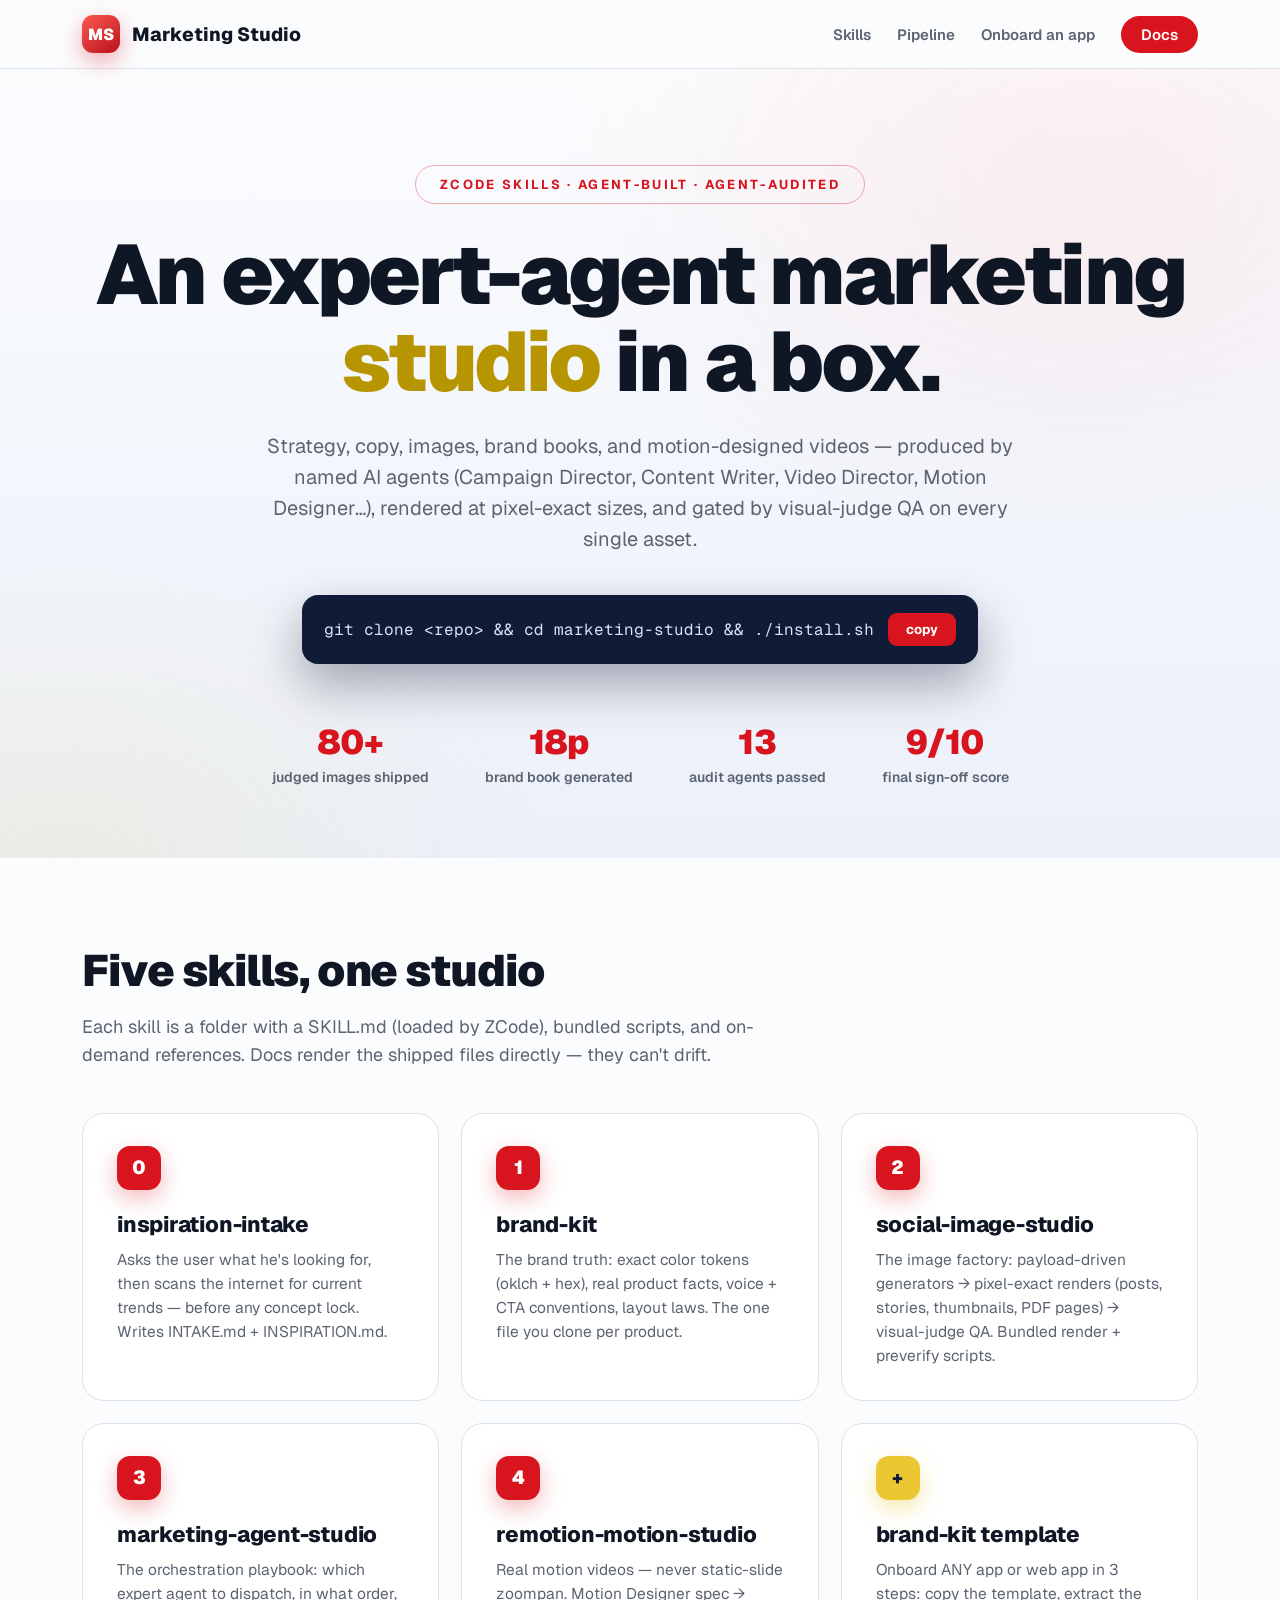
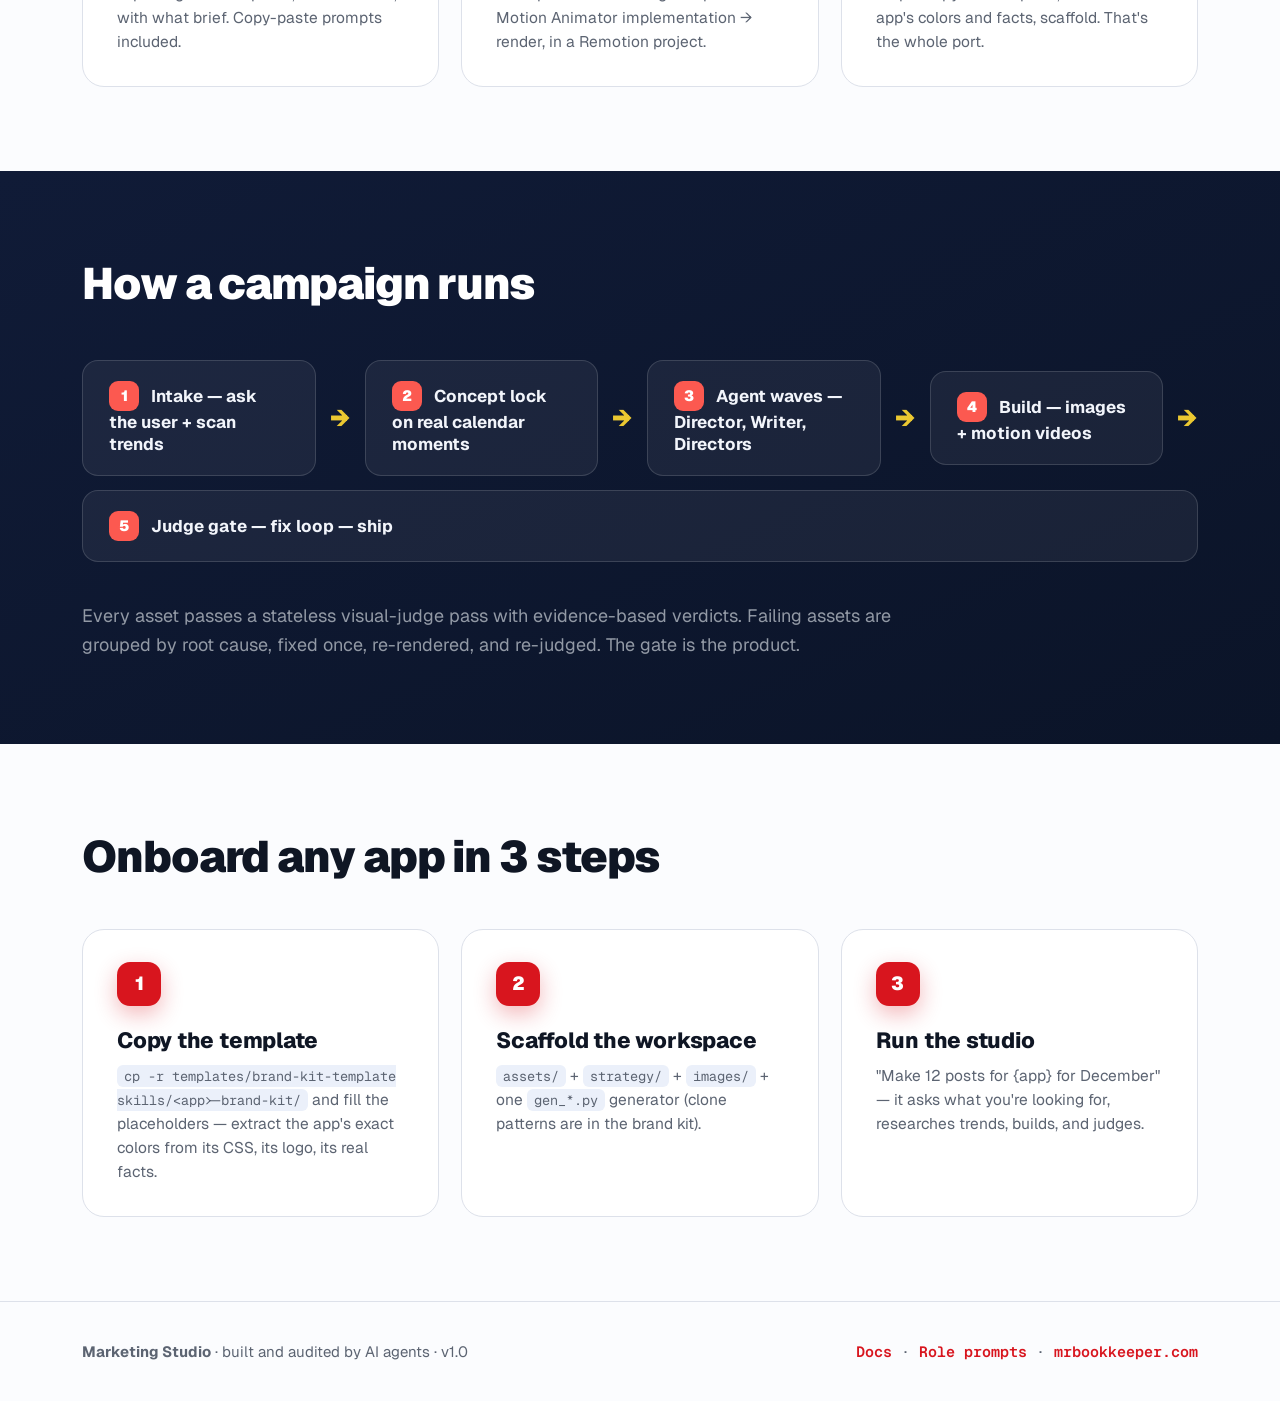
==== docs-site/index.html @ 8e2c0fb2 "Marketing Studio v1.0 — 5 ZCode skills (inspiration-intake, brand-kit, social-image-studio, marketin" ====
<!doctype html>
<html lang="en">
<head>
<meta charset="utf-8" />
<meta name="viewport" content="width=device-width, initial-scale=1" />
<title>Marketing Studio — an expert-agent studio in a box</title>
<meta name="description" content="Strategy, copy, images, brand books, and motion-designed videos — produced by named AI agents and gated by visual-judge QA. Packaged as 5 ZCode skills." />
<link rel="preconnect" href="https://fonts.googleapis.com" />
<link href="https://fonts.googleapis.com/css2?family=Geist:wght@400;500;600;700;800;900&family=Geist+Mono:wght@400;500&display=swap" rel="stylesheet" />
<link rel="stylesheet" href="styles.css" />
</head>
<body>
<header class="nav">
  <div class="wrap nav-inner">
    <div class="brand"><span class="mark">MS</span> Marketing Studio</div>
    <nav><a href="#skills">Skills</a><a href="#pipeline">Pipeline</a><a href="#onboard">Onboard an app</a><a class="btn" href="docs.html?doc=about">Docs</a></nav>
  </div>
</header>

<section class="hero">
  <div class="wrap">
    <div class="pill">ZCode skills · agent-built · agent-audited</div>
    <h1>An expert-agent marketing<br/><span class="gold">studio</span> in a box.</h1>
    <p class="sub">Strategy, copy, images, brand books, and motion-designed videos — produced by named AI agents
    (Campaign Director, Content Writer, Video Director, Motion Designer…), rendered at pixel-exact sizes,
    and gated by visual-judge QA on every single asset.</p>
    <div class="install"><code>git clone &lt;repo&gt; && cd marketing-studio && ./install.sh</code><button class="copy" onclick="copyInstall(this)">copy</button></div>
    <div class="stats">
      <div><b>80+</b><span>judged images shipped</span></div>
      <div><b>18p</b><span>brand book generated</span></div>
      <div><b>13</b><span>audit agents passed</span></div>
      <div><b>9/10</b><span>final sign-off score</span></div>
    </div>
  </div>
</section>

<section id="skills" class="wrap section">
  <h2>Five skills, one studio</h2>
  <p class="lead">Each skill is a folder with a SKILL.md (loaded by ZCode), bundled scripts, and on-demand references. Docs render the shipped files directly — they can't drift.</p>
  <div class="grid">
    <a class="card" href="docs.html?doc=inspiration-intake"><div class="num">0</div><h3>inspiration-intake</h3><p>Asks the user what he's looking for, then scans the internet for current trends — before any concept lock. Writes INTAKE.md + INSPIRATION.md.</p></a>
    <a class="card" href="docs.html?doc=mbk-brand-kit"><div class="num">1</div><h3>brand-kit</h3><p>The brand truth: exact color tokens (oklch + hex), real product facts, voice + CTA conventions, layout laws. The one file you clone per product.</p></a>
    <a class="card" href="docs.html?doc=social-image-studio"><div class="num">2</div><h3>social-image-studio</h3><p>The image factory: payload-driven generators → pixel-exact renders (posts, stories, thumbnails, PDF pages) → visual-judge QA. Bundled render + preverify scripts.</p></a>
    <a class="card" href="docs.html?doc=marketing-agent-studio"><div class="num">3</div><h3>marketing-agent-studio</h3><p>The orchestration playbook: which expert agent to dispatch, in what order, with what brief. Copy-paste prompts included.</p></a>
    <a class="card" href="docs.html?doc=remotion-motion-studio"><div class="num">4</div><h3>remotion-motion-studio</h3><p>Real motion videos — never static-slide zoompan. Motion Designer spec → Motion Animator implementation → render, in a Remotion project.</p></a>
    <a class="card alt" href="docs.html?doc=brand-kit-template"><div class="num">+</div><h3>brand-kit template</h3><p>Onboard ANY app or web app in 3 steps: copy the template, extract the app's colors and facts, scaffold. That's the whole port.</p></a>
  </div>
</section>

<section id="pipeline" class="deep section">
  <div class="wrap">
    <h2>How a campaign runs</h2>
    <div class="flow">
      <div class="step"><span>1</span>Intake — ask the user + scan trends</div>
      <div class="arrow">→</div>
      <div class="step"><span>2</span>Concept lock on real calendar moments</div>
      <div class="arrow">→</div>
      <div class="step"><span>3</span>Agent waves — Director, Writer, Directors</div>
      <div class="arrow">→</div>
      <div class="step"><span>4</span>Build — images + motion videos</div>
      <div class="arrow">→</div>
      <div class="step"><span>5</span>Judge gate — fix loop — ship</div>
    </div>
    <p class="deepnote">Every asset passes a stateless visual-judge pass with evidence-based verdicts. Failing assets are grouped by root cause, fixed once, re-rendered, and re-judged. The gate is the product.</p>
  </div>
</section>

<section id="onboard" class="wrap section">
  <h2>Onboard any app in 3 steps</h2>
  <div class="grid three">
    <div class="card"><div class="num">1</div><h3>Copy the template</h3><p><code>cp -r templates/brand-kit-template skills/&lt;app&gt;-brand-kit/</code> and fill the placeholders — extract the app's exact colors from its CSS, its logo, its real facts.</p></div>
    <div class="card"><div class="num">2</div><h3>Scaffold the workspace</h3><p><code>assets/</code> + <code>strategy/</code> + <code>images/</code> + one <code>gen_*.py</code> generator (clone patterns are in the brand kit).</p></div>
    <div class="card"><div class="num">3</div><h3>Run the studio</h3><p>"Make 12 posts for {app} for December" — it asks what you're looking for, researches trends, builds, and judges.</p></div>
  </div>
</section>

<footer class="footer"><div class="wrap">
  <div><b>Marketing Studio</b> · built and audited by AI agents · v1.0</div>
  <div class="mono"><a href="docs.html?doc=about">Docs</a> · <a href="docs.html?doc=role-prompts">Role prompts</a> · <a href="https://mrbookkeeper.com">mrbookkeeper.com</a></div>
</div></footer>

<script src="app.js"></script>
</body>
</html>
---- docs-site/styles.css ----
:root {
  --red: #d8151e; --redb: #fc5950; --gold: #ebc831; --deep: #101b37; --deep2: #182544;
  --bg: #fbfcfe; --sec: #ebf0fa; --ink: #0f1624; --mut: #5c6472; --brd: #dde1ea;
  --grn: #008f56; --fg: #f2f5fb; --mutd: #9299a5;
}
* { margin: 0; padding: 0; box-sizing: border-box; }
html { scroll-behavior: smooth; }
body { font-family: "Geist", -apple-system, BlinkMacSystemFont, sans-serif; background: var(--bg); color: var(--ink); -webkit-font-smoothing: antialiased; }
.wrap { max-width: 1180px; margin: 0 auto; padding: 0 32px; }
.mono, code, .install code { font-family: "Geist Mono", ui-monospace, "SF Mono", Menlo, monospace; }

/* nav */
.nav { position: sticky; top: 0; z-index: 10; background: oklch(0.99 0.003 265 / 0.9); backdrop-filter: blur(10px); border-bottom: 1px solid var(--brd); }
.nav-inner { display: flex; align-items: center; justify-content: space-between; height: 68px; }
.brand { display: flex; align-items: center; gap: 12px; font-weight: 800; font-size: 19px; }
.mark { width: 38px; height: 38px; border-radius: 11px; background: linear-gradient(145deg, var(--redb), #b9121c); color: #fff; display: inline-flex; align-items: center; justify-content: center; font-weight: 900; font-size: 16px; box-shadow: 0 8px 22px oklch(0.56 0.22 27 / 0.35); }
nav { display: flex; gap: 26px; align-items: center; }
nav a { color: var(--mut); text-decoration: none; font-weight: 600; font-size: 15px; }
nav a:hover { color: var(--ink); }
nav a.btn { background: var(--red); color: #fff; padding: 9px 20px; border-radius: 999px; }

/* hero */
.hero { background:
  radial-gradient(900px 600px at 85% 15%, oklch(0.68 0.2 27 / 0.08), transparent 60%),
  radial-gradient(800px 520px at 5% 100%, oklch(0.84 0.16 95 / 0.10), transparent 60%),
  linear-gradient(180deg, var(--bg), var(--sec));
  padding: 96px 0 72px; text-align: center; }
.pill { display: inline-flex; padding: 10px 24px; border-radius: 999px; border: 1.5px solid oklch(0.56 0.22 27 / 0.35); color: var(--red); font-weight: 700; letter-spacing: 0.18em; text-transform: uppercase; font-size: 13px; }
h1 { font-size: clamp(44px, 7vw, 84px); font-weight: 900; letter-spacing: -0.03em; line-height: 1.03; margin-top: 28px; }
.gold { color: oklch(0.68 0.16 95); }
.sub { margin: 26px auto 0; max-width: 760px; font-size: 20px; line-height: 1.55; color: var(--mut); }
.install { margin: 40px auto 0; display: inline-flex; align-items: center; gap: 14px; background: var(--deep); border-radius: 16px; padding: 18px 22px; box-shadow: 0 20px 50px oklch(0.16 0.05 265 / 0.35); }
.install code { color: #d8e2f5; font-size: 16px; }
.copy { background: var(--red); border: none; color: #fff; font-weight: 700; padding: 8px 18px; border-radius: 9px; cursor: pointer; font-family: inherit; }
.copy:hover { background: var(--redb); }
.stats { margin-top: 56px; display: flex; justify-content: center; gap: 56px; flex-wrap: wrap; }
.stats div { display: flex; flex-direction: column; gap: 4px; }
.stats b { font-size: 34px; font-weight: 900; letter-spacing: -0.02em; color: var(--red); }
.stats span { font-size: 14px; color: var(--mut); font-weight: 600; }

/* sections */
.section { padding: 84px 32px; }
h2 { font-size: clamp(30px, 4vw, 44px); font-weight: 900; letter-spacing: -0.025em; }
.lead { margin-top: 14px; font-size: 18px; color: var(--mut); max-width: 720px; line-height: 1.55; }
.grid { display: grid; grid-template-columns: repeat(auto-fit, minmax(300px, 1fr)); gap: 22px; margin-top: 44px; }
.card { background: #fff; border: 1px solid var(--brd); border-radius: 22px; padding: 32px 34px; text-decoration: none; color: inherit; display: block; transition: translateY 0.15s, box-shadow 0.15s; }
.card:hover { transform: translateY(-3px); box-shadow: 0 22px 50px oklch(0.2 0.03 265 / 0.10); }
.card .num { width: 44px; height: 44px; border-radius: 13px; background: var(--red); color: #fff; font-weight: 900; font-size: 19px; display: flex; align-items: center; justify-content: center; box-shadow: 0 8px 22px oklch(0.56 0.22 27 / 0.3); }
.card.alt .num { background: var(--gold); color: var(--deep); box-shadow: 0 8px 22px oklch(0.84 0.16 95 / 0.4); }
.card h3 { margin-top: 20px; font-size: 22px; font-weight: 800; letter-spacing: -0.01em; }
.card p { margin-top: 10px; font-size: 15.5px; line-height: 1.55; color: var(--mut); }
.card code { font-size: 13.5px; background: var(--sec); padding: 2px 7px; border-radius: 6px; }
.grid.three { grid-template-columns: repeat(auto-fit, minmax(280px, 1fr)); }

/* pipeline deep band */
.deep { background: linear-gradient(155deg, var(--deep), #0b1428); color: var(--fg); }
.deep h2 { color: #fff; }
.flow { margin-top: 48px; display: flex; flex-wrap: wrap; gap: 14px; align-items: center; }
.step { background: oklch(1 0 0 / 0.06); border: 1px solid oklch(1 0 0 / 0.14); border-radius: 16px; padding: 20px 26px; font-weight: 700; font-size: 17px; flex: 1; min-width: 200px; }
.step span { display: inline-flex; width: 30px; height: 30px; border-radius: 9px; background: var(--redb); color: #fff; align-items: center; justify-content: center; font-weight: 900; margin-right: 12px; font-size: 15px; }
.arrow { color: var(--gold); font-size: 26px; font-weight: 900; }
.deepnote { margin-top: 40px; font-size: 18px; line-height: 1.6; color: var(--mutd); max-width: 860px; }

/* footer */
.footer { border-top: 1px solid var(--brd); padding: 40px 0; color: var(--mut); font-size: 15px; }
.footer .wrap { display: flex; justify-content: space-between; flex-wrap: wrap; gap: 16px; }
.footer a { color: var(--red); text-decoration: none; font-weight: 600; }

/* docs viewer */
.docs-body { background: var(--bg); }
.docs-layout { display: grid; grid-template-columns: 280px 1fr; gap: 48px; padding-top: 48px; padding-bottom: 90px; }
.sidebar { display: flex; flex-direction: column; gap: 4px; position: sticky; top: 92px; align-self: start; }
.sidebar a { padding: 11px 16px; border-radius: 11px; color: var(--mut); text-decoration: none; font-weight: 600; font-size: 15px; }
.sidebar a:hover { background: var(--sec); color: var(--ink); }
.sidebar a.active { background: var(--red); color: #fff; }
.doc { min-height: 60vh; max-width: 860px; }
.doc h1 { font-size: 44px; margin: 8px 0 20px; }
.doc h2 { font-size: 30px; margin: 44px 0 14px; }
.doc h3 { font-size: 22px; margin: 30px 0 10px; }
.doc p, .doc li { font-size: 16.5px; line-height: 1.65; color: var(--ink); }
.doc p, .doc ul, .doc ol, .doc pre, .doc table { margin: 16px 0; }
.doc ul, .doc ol { padding-left: 26px; }
.doc a { color: var(--red); }
.doc code { background: var(--sec); border: 1px solid var(--brd); padding: 2px 7px; border-radius: 6px; font-size: 14px; }
.doc pre { background: var(--deep); color: #d8e2f5; border-radius: 16px; padding: 22px 26px; overflow-x: auto; }
.doc pre code { background: none; border: none; color: inherit; font-size: 14.5px; line-height: 1.6; }
.doc table { border-collapse: collapse; width: 100%; font-size: 15px; }
.doc th, .doc td { border: 1px solid var(--brd); padding: 10px 14px; text-align: left; }
.doc th { background: var(--sec); font-weight: 800; }
.doc blockquote { border-left: 4px solid var(--red); padding: 6px 20px; color: var(--mut); background: var(--sec); border-radius: 0 12px 12px 0; }
.loading { color: var(--mut); }

@media (max-width: 900px) {
  .docs-layout { grid-template-columns: 1fr; }
  .sidebar { position: static; flex-direction: row; flex-wrap: wrap; }
  nav { gap: 14px; }
}
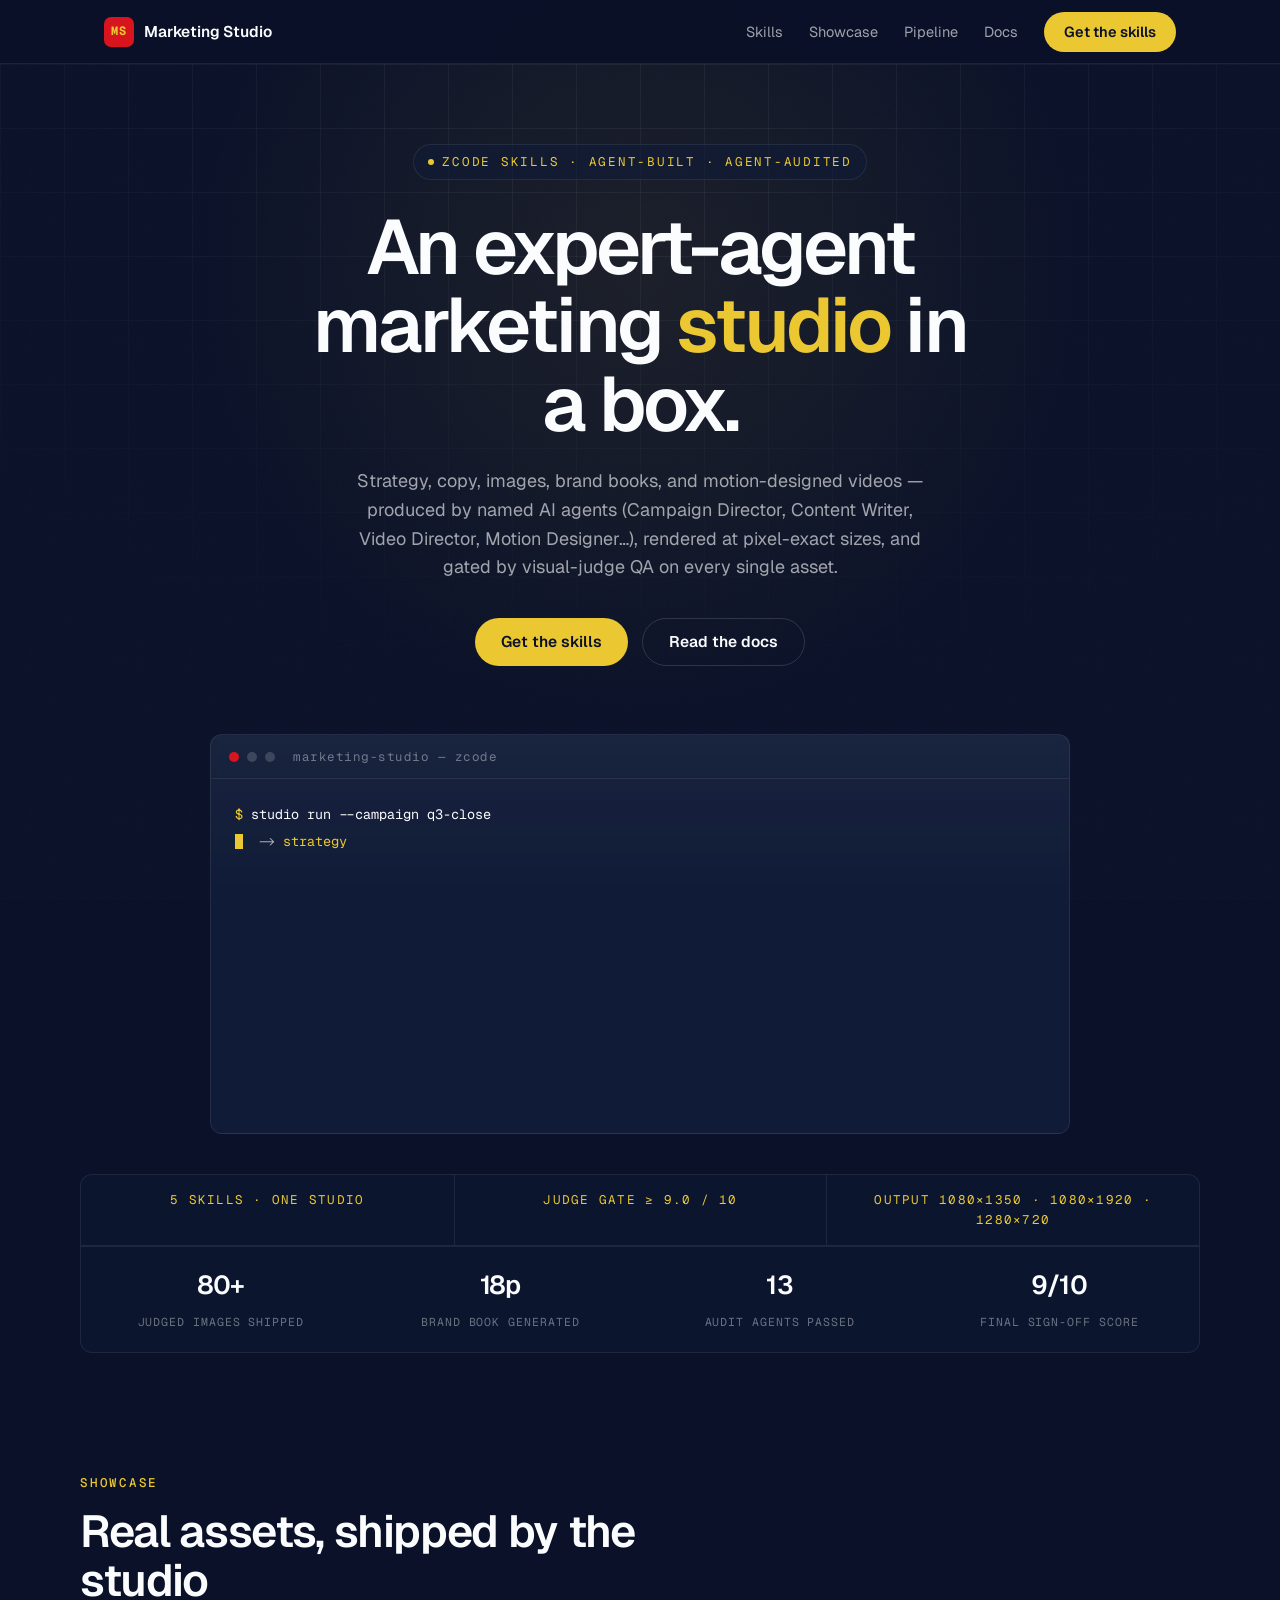
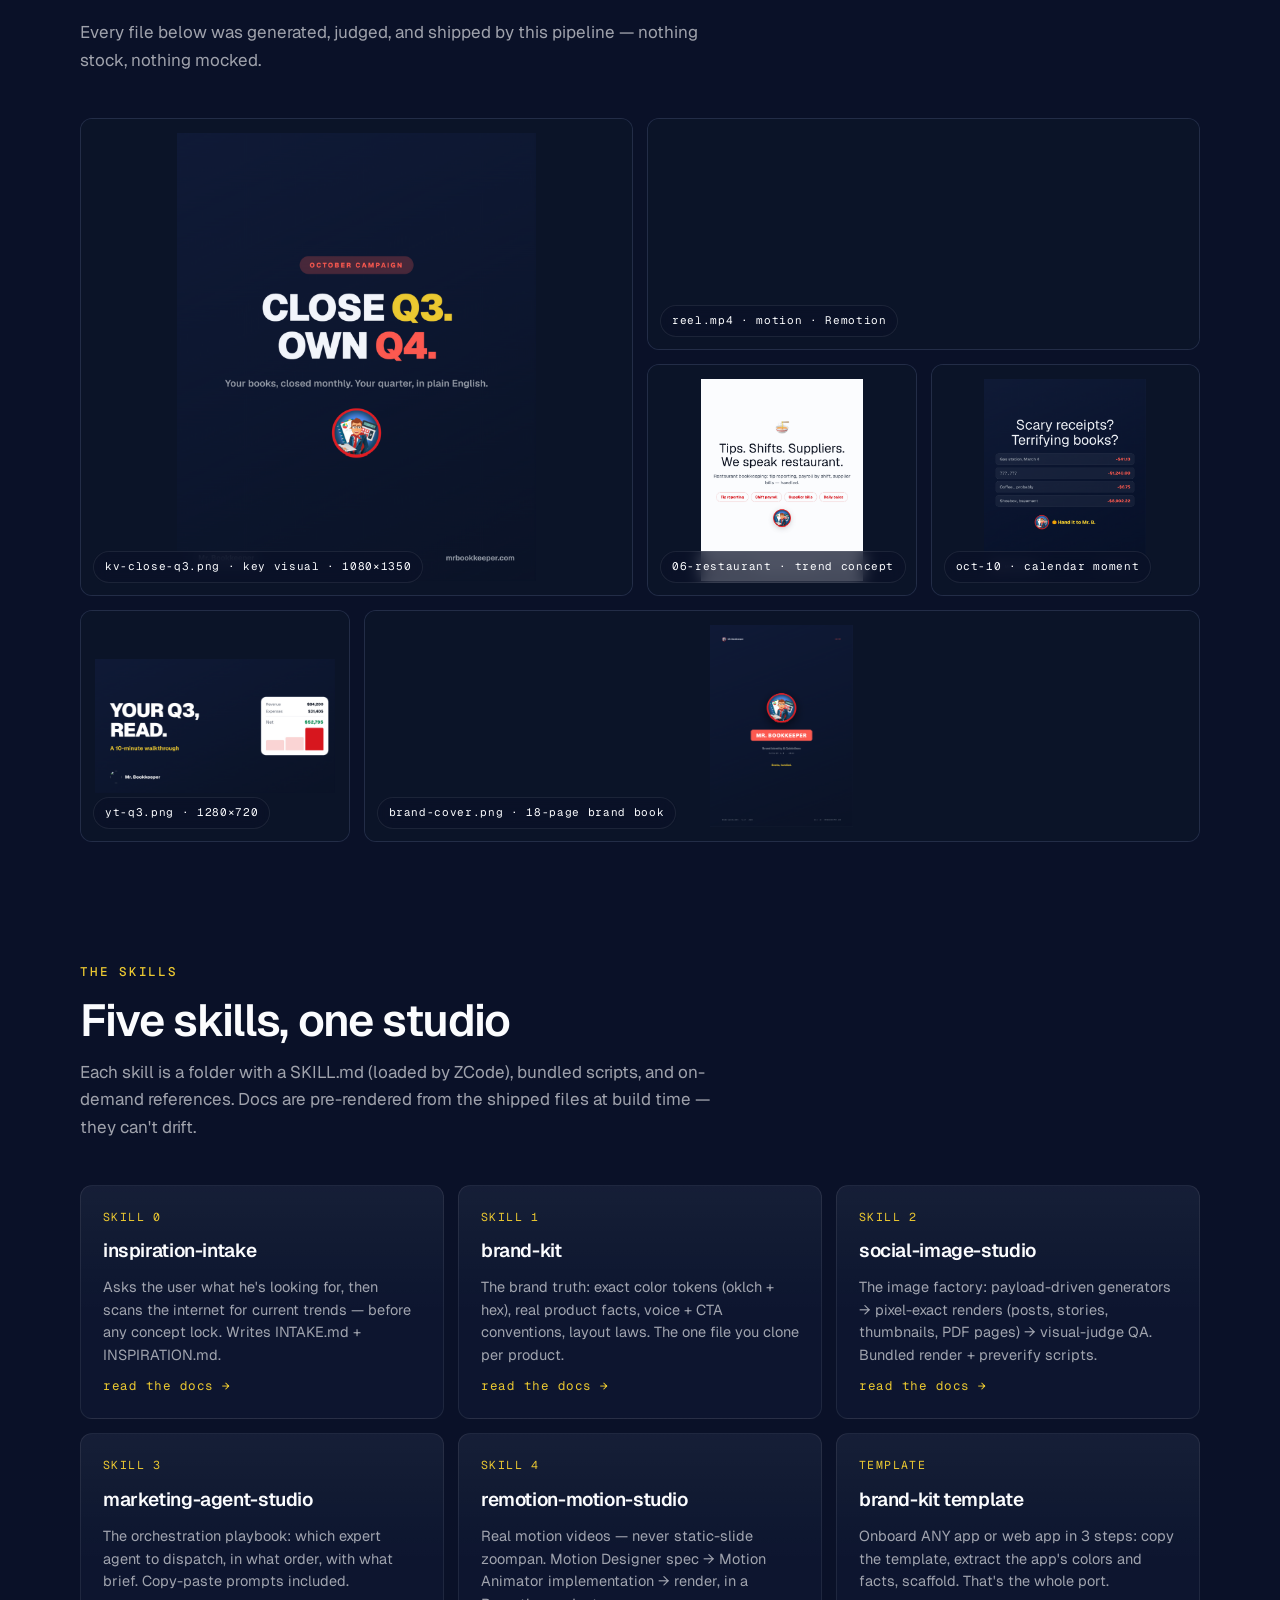
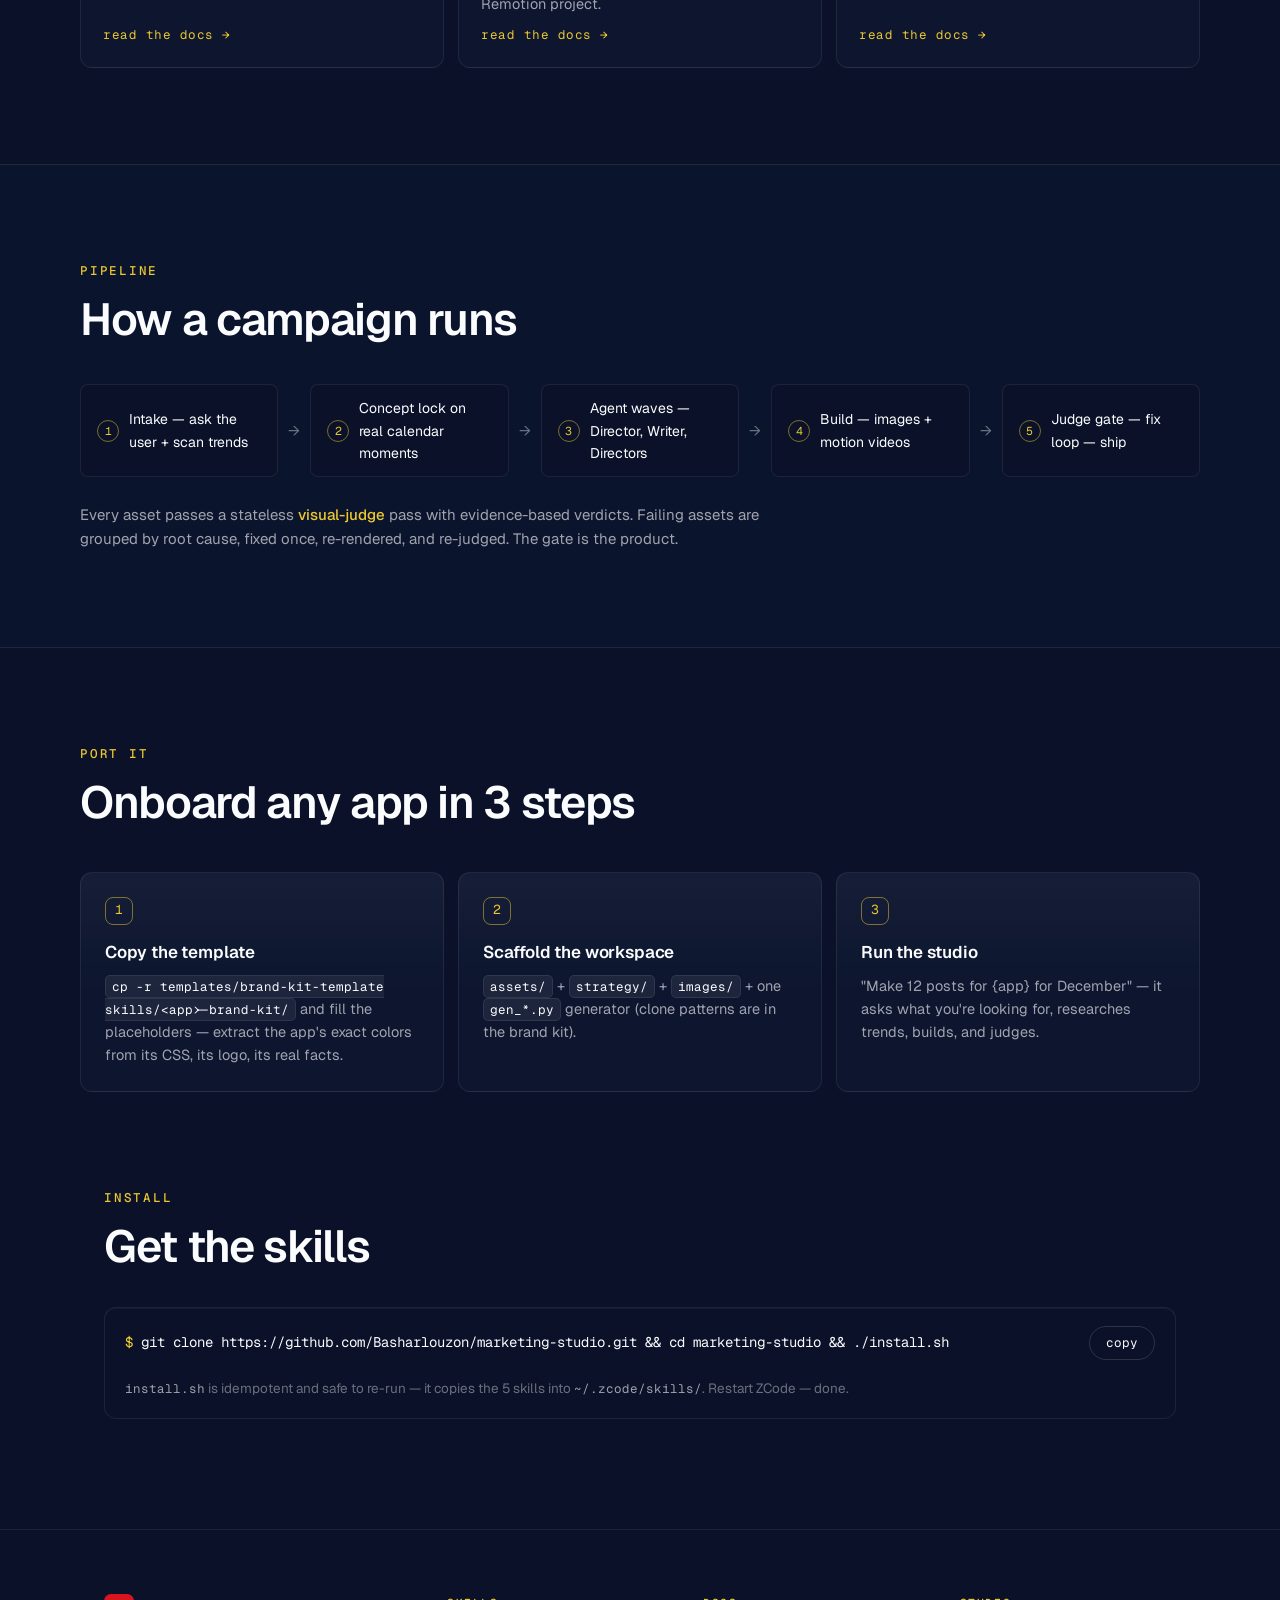
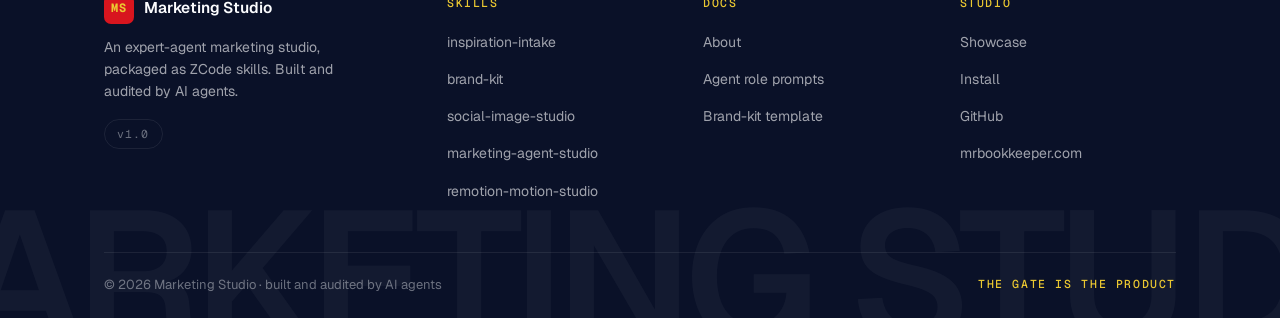
==== commit 6a299142: "Redesign: 2026 dark-navy landing (typing terminal, showcase bento with real assets, hairline system)" ====
--- a/docs-site/index.html
+++ b/docs-site/index.html
@@ -5,79 +5,284 @@
 <meta name="viewport" content="width=device-width, initial-scale=1" />
 <title>Marketing Studio — an expert-agent studio in a box</title>
 <meta name="description" content="Strategy, copy, images, brand books, and motion-designed videos — produced by named AI agents and gated by visual-judge QA. Packaged as 5 ZCode skills." />
+<meta name="theme-color" content="#0a1128" />
+<link rel="icon" type="image/svg+xml" href="favicon.svg" />
+<meta property="og:type" content="website" />
+<meta property="og:site_name" content="Marketing Studio" />
+<meta property="og:title" content="Marketing Studio — an expert-agent studio in a box" />
+<meta property="og:description" content="Strategy, copy, images, brand books, and motion-designed videos — produced by named AI agents and gated by visual-judge QA. Packaged as 5 ZCode skills." />
+<meta property="og:image" content="showcase/kv-close-q3.png" />
+<meta name="twitter:card" content="summary_large_image" />
+<meta name="twitter:title" content="Marketing Studio — an expert-agent studio in a box" />
+<meta name="twitter:description" content="Strategy, copy, images, brand books, and motion-designed videos — produced by named AI agents and gated by visual-judge QA. Packaged as 5 ZCode skills." />
+<meta name="twitter:image" content="showcase/kv-close-q3.png" />
 <link rel="preconnect" href="https://fonts.googleapis.com" />
-<link href="https://fonts.googleapis.com/css2?family=Geist:wght@400;500;600;700;800;900&family=Geist+Mono:wght@400;500&display=swap" rel="stylesheet" />
+<link rel="preconnect" href="https://fonts.gstatic.com" crossorigin />
+<link href="https://fonts.googleapis.com/css2?family=Geist:wght@400;500;600;700&family=Geist+Mono:wght@400;500&display=swap" rel="stylesheet" />
 <link rel="stylesheet" href="styles.css" />
 </head>
-<body>
+<body class="landing">
+<a class="skip" href="#main">Skip to content</a>
+<div class="bg" aria-hidden="true"><div class="bg-glow"></div><div class="bg-grid"></div><div class="bg-noise"></div></div>
+
 <header class="nav">
   <div class="wrap nav-inner">
-    <div class="brand"><span class="mark">MS</span> Marketing Studio</div>
-    <nav><a href="#skills">Skills</a><a href="#pipeline">Pipeline</a><a href="#onboard">Onboard an app</a><a class="btn" href="docs.html?doc=about">Docs</a></nav>
+    <a class="brand" href="index.html"><span class="mark" aria-hidden="true">MS</span> Marketing Studio</a>
+    <nav class="nav-links" aria-label="Primary">
+      <a href="#skills">Skills</a>
+      <a href="#showcase">Showcase</a>
+      <a href="#pipeline">Pipeline</a>
+      <a href="docs/about.html">Docs</a>
+      <a class="btn btn-gold" href="#install">Get the skills</a>
+      <button class="menu-btn" id="menuBtn" type="button" aria-expanded="false" aria-controls="mobileMenu" aria-label="Open menu">
+        <svg width="18" height="14" viewBox="0 0 18 14" fill="none" aria-hidden="true">
+          <path d="M1 1h16M1 7h16M1 13h16" stroke="#f2f5fb" stroke-width="1.6" stroke-linecap="round"/>
+        </svg>
+      </button>
+    </nav>
+    <div class="mobile-menu" id="mobileMenu">
+      <a href="#skills">Skills</a>
+      <a href="#showcase">Showcase</a>
+      <a href="#pipeline">Pipeline</a>
+      <a href="docs/about.html">Docs</a>
+      <a class="mm-cta" href="#install">Get the skills</a>
+    </div>
   </div>
 </header>
 
-<section class="hero">
-  <div class="wrap">
-    <div class="pill">ZCode skills · agent-built · agent-audited</div>
-    <h1>An expert-agent marketing<br/><span class="gold">studio</span> in a box.</h1>
+<main id="main">
+
+  <!-- hero -->
+  <section class="hero wrap">
+    <p class="chip">ZCode skills · agent-built · agent-audited</p>
+    <h1>An expert-agent marketing <span class="gold">studio</span> in a&nbsp;box.</h1>
     <p class="sub">Strategy, copy, images, brand books, and motion-designed videos — produced by named AI agents
     (Campaign Director, Content Writer, Video Director, Motion Designer…), rendered at pixel-exact sizes,
     and gated by visual-judge QA on every single asset.</p>
-    <div class="install"><code>git clone &lt;repo&gt; && cd marketing-studio && ./install.sh</code><button class="copy" onclick="copyInstall(this)">copy</button></div>
-    <div class="stats">
-      <div><b>80+</b><span>judged images shipped</span></div>
-      <div><b>18p</b><span>brand book generated</span></div>
-      <div><b>13</b><span>audit agents passed</span></div>
-      <div><b>9/10</b><span>final sign-off score</span></div>
+    <div class="hero-cta">
+      <a class="btn btn-gold btn-lg" href="#install">Get the skills</a>
+      <a class="btn btn-ghost btn-lg" href="docs/about.html">Read the docs</a>
+    </div>
+  </section>
+
+  <!-- signature moment: auto-typing campaign run -->
+  <section class="term-zone wrap" aria-label="Live campaign run simulation">
+    <div class="terminal reveal">
+      <div class="term-head">
+        <span class="term-dot"></span><span class="term-dot"></span><span class="term-dot"></span>
+        <span class="term-title">marketing-studio — zcode</span>
+      </div>
+      <div class="term-body" id="termBody" aria-live="off"></div>
+      <div class="term-badge" id="termBadge">✓ 9.4/10 · SHIP</div>
+    </div>
+  </section>
+
+  <!-- metric strip -->
+  <section class="strip-zone wrap">
+    <div class="strip reveal">
+      <div class="strip-mono">
+        <span>5 skills · one studio</span>
+        <span>judge gate ≥ 9.0 / 10</span>
+        <span>output 1080×1350 · 1080×1920 · 1280×720</span>
+      </div>
+      <div class="strip-stats" data-stagger>
+        <div class="reveal"><b>80+</b><span>judged images shipped</span></div>
+        <div class="reveal"><b>18p</b><span>brand book generated</span></div>
+        <div class="reveal"><b>13</b><span>audit agents passed</span></div>
+        <div class="reveal"><b>9/10</b><span>final sign-off score</span></div>
+      </div>
+    </div>
+  </section>
+
+  <!-- showcase bento -->
+  <section id="showcase" class="section wrap">
+    <div class="sec-head reveal">
+      <p class="eyebrow">Showcase</p>
+      <h2>Real assets, shipped by the studio</h2>
+      <p class="lead">Every file below was generated, judged, and shipped by this pipeline — nothing stock, nothing mocked.</p>
+    </div>
+    <div class="bento" data-stagger>
+      <figure class="cell cell-hero reveal">
+        <img src="showcase/kv-close-q3.png" alt="Key visual for the Q3 close campaign, judged and shipped" loading="lazy" />
+        <figcaption>kv-close-q3.png · key visual · 1080×1350</figcaption>
+      </figure>
+      <figure class="cell cell-video reveal">
+        <video src="showcase/reel.mp4" autoplay muted loop playsinline aria-label="Motion-designed reel generated with remotion-motion-studio"></video>
+        <figcaption>reel.mp4 · motion · Remotion</figcaption>
+      </figure>
+      <figure class="cell cell-a reveal">
+        <img src="showcase/06-restaurant-fluent.png" alt="Trend-sourced social post concept" loading="lazy" />
+        <figcaption>06-restaurant · trend concept</figcaption>
+      </figure>
+      <figure class="cell cell-b reveal">
+        <img src="showcase/oct-10-halloween.png" alt="Calendar-moment post for October 10, Halloween season" loading="lazy" />
+        <figcaption>oct-10 · calendar moment</figcaption>
+      </figure>
+      <figure class="cell cell-c reveal">
+        <img src="showcase/yt-q3.png" alt="YouTube thumbnail for the Q3 close video" loading="lazy" />
+        <figcaption>yt-q3.png · 1280×720</figcaption>
+      </figure>
+      <figure class="cell cell-wide reveal">
+        <img src="showcase/brand-cover.png" alt="Cover of the generated 18-page brand book" loading="lazy" />
+        <figcaption>brand-cover.png · 18-page brand book</figcaption>
+      </figure>
+    </div>
+  </section>
+
+  <!-- skills -->
+  <section id="skills" class="section wrap" style="padding-top: 24px;">
+    <div class="sec-head reveal">
+      <p class="eyebrow">The skills</p>
+      <h2>Five skills, one studio</h2>
+      <p class="lead">Each skill is a folder with a SKILL.md (loaded by ZCode), bundled scripts, and on-demand references. Docs are pre-rendered from the shipped files at build time — they can't drift.</p>
+    </div>
+    <div class="skills-grid" data-stagger>
+      <a class="skill-card reveal" href="docs/inspiration-intake.html">
+        <span class="skill-id">skill 0</span>
+        <h3>inspiration-intake</h3>
+        <p>Asks the user what he's looking for, then scans the internet for current trends — before any concept lock. Writes INTAKE.md + INSPIRATION.md.</p>
+        <span class="skill-go">read the docs →</span>
+      </a>
+      <a class="skill-card reveal" href="docs/mbk-brand-kit.html">
+        <span class="skill-id">skill 1</span>
+        <h3>brand-kit</h3>
+        <p>The brand truth: exact color tokens (oklch + hex), real product facts, voice + CTA conventions, layout laws. The one file you clone per product.</p>
+        <span class="skill-go">read the docs →</span>
+      </a>
+      <a class="skill-card reveal" href="docs/social-image-studio.html">
+        <span class="skill-id">skill 2</span>
+        <h3>social-image-studio</h3>
+        <p>The image factory: payload-driven generators → pixel-exact renders (posts, stories, thumbnails, PDF pages) → visual-judge QA. Bundled render + preverify scripts.</p>
+        <span class="skill-go">read the docs →</span>
+      </a>
+      <a class="skill-card reveal" href="docs/marketing-agent-studio.html">
+        <span class="skill-id">skill 3</span>
+        <h3>marketing-agent-studio</h3>
+        <p>The orchestration playbook: which expert agent to dispatch, in what order, with what brief. Copy-paste prompts included.</p>
+        <span class="skill-go">read the docs →</span>
+      </a>
+      <a class="skill-card reveal" href="docs/remotion-motion-studio.html">
+        <span class="skill-id">skill 4</span>
+        <h3>remotion-motion-studio</h3>
+        <p>Real motion videos — never static-slide zoompan. Motion Designer spec → Motion Animator implementation → render, in a Remotion project.</p>
+        <span class="skill-go">read the docs →</span>
+      </a>
+      <a class="skill-card reveal" href="docs/brand-kit-template.html">
+        <span class="skill-id">template</span>
+        <h3>brand-kit template</h3>
+        <p>Onboard ANY app or web app in 3 steps: copy the template, extract the app's colors and facts, scaffold. That's the whole port.</p>
+        <span class="skill-go">read the docs →</span>
+      </a>
+    </div>
+  </section>
+
+  <!-- pipeline -->
+  <section id="pipeline" class="pipeline">
+    <div class="wrap section">
+      <div class="sec-head reveal">
+        <p class="eyebrow">Pipeline</p>
+        <h2>How a campaign runs</h2>
+      </div>
+      <div class="flow" data-stagger>
+        <div class="step reveal"><span>1</span>Intake — ask the user + scan trends</div>
+        <div class="arrow" aria-hidden="true">→</div>
+        <div class="step reveal"><span>2</span>Concept lock on real calendar moments</div>
+        <div class="arrow" aria-hidden="true">→</div>
+        <div class="step reveal"><span>3</span>Agent waves — Director, Writer, Directors</div>
+        <div class="arrow" aria-hidden="true">→</div>
+        <div class="step reveal"><span>4</span>Build — images + motion videos</div>
+        <div class="arrow" aria-hidden="true">→</div>
+        <div class="step reveal"><span>5</span>Judge gate — fix loop — ship</div>
+      </div>
+      <p class="deepnote reveal">Every asset passes a stateless <b>visual-judge</b> pass with evidence-based verdicts. Failing assets are grouped by root cause, fixed once, re-rendered, and re-judged. The gate is the product.</p>
+    </div>
+  </section>
+
+  <!-- onboard -->
+  <section id="onboard" class="section wrap">
+    <div class="sec-head reveal">
+      <p class="eyebrow">Port it</p>
+      <h2>Onboard any app in 3 steps</h2>
+    </div>
+    <div class="grid-three" data-stagger>
+      <div class="onboard-card reveal">
+        <div class="num">1</div>
+        <h3>Copy the template</h3>
+        <p><code>cp -r templates/brand-kit-template skills/&lt;app&gt;-brand-kit/</code> and fill the placeholders — extract the app's exact colors from its CSS, its logo, its real facts.</p>
+      </div>
+      <div class="onboard-card reveal">
+        <div class="num">2</div>
+        <h3>Scaffold the workspace</h3>
+        <p><code>assets/</code> + <code>strategy/</code> + <code>images/</code> + one <code>gen_*.py</code> generator (clone patterns are in the brand kit).</p>
+      </div>
+      <div class="onboard-card reveal">
+        <div class="num">3</div>
+        <h3>Run the studio</h3>
+        <p>"Make 12 posts for {app} for December" — it asks what you're looking for, researches trends, builds, and judges.</p>
+      </div>
+    </div>
+  </section>
+
+  <!-- install -->
+  <section id="install" class="install-zone wrap">
+    <div class="sec-head reveal">
+      <p class="eyebrow">Install</p>
+      <h2>Get the skills</h2>
+    </div>
+    <div class="install-box reveal">
+      <div class="install-cmd">
+        <code id="installCmd"><span class="t-p">$</span> git clone https://github.com/Basharlouzon/marketing-studio.git &amp;&amp; cd marketing-studio &amp;&amp; ./install.sh</code>
+        <button class="copy-btn" type="button" data-copy="git clone https://github.com/Basharlouzon/marketing-studio.git && cd marketing-studio && ./install.sh">copy</button>
+      </div>
+      <p class="install-note"><code>install.sh</code> is idempotent and safe to re-run — it copies the 5 skills into <code>~/.zcode/skills/</code>. Restart ZCode — done.</p>
+    </div>
+  </section>
+
+</main>
+
+<footer class="footer">
+  <div class="wrap">
+    <div class="footer-grid">
+      <div class="footer-brand">
+        <a class="brand" href="index.html"><span class="mark" aria-hidden="true">MS</span> Marketing Studio</a>
+        <p>An expert-agent marketing studio, packaged as ZCode skills. Built and audited by AI agents.</p>
+        <span class="ver-badge">v1.0</span>
+      </div>
+      <div class="footer-col">
+        <h4>Skills</h4>
+        <ul>
+          <li><a href="docs/inspiration-intake.html">inspiration-intake</a></li>
+          <li><a href="docs/mbk-brand-kit.html">brand-kit</a></li>
+          <li><a href="docs/social-image-studio.html">social-image-studio</a></li>
+          <li><a href="docs/marketing-agent-studio.html">marketing-agent-studio</a></li>
+          <li><a href="docs/remotion-motion-studio.html">remotion-motion-studio</a></li>
+        </ul>
+      </div>
+      <div class="footer-col">
+        <h4>Docs</h4>
+        <ul>
+          <li><a href="docs/about.html">About</a></li>
+          <li><a href="docs/role-prompts.html">Agent role prompts</a></li>
+          <li><a href="docs/brand-kit-template.html">Brand-kit template</a></li>
+        </ul>
+      </div>
+      <div class="footer-col">
+        <h4>Studio</h4>
+        <ul>
+          <li><a href="#showcase">Showcase</a></li>
+          <li><a href="#install">Install</a></li>
+          <li><a href="https://github.com/Basharlouzon/marketing-studio">GitHub</a></li>
+          <li><a href="https://mrbookkeeper.com">mrbookkeeper.com</a></li>
+        </ul>
+      </div>
+    </div>
+    <div class="footer-bottom">
+      <span>© 2026 Marketing Studio · built and audited by AI agents</span>
+      <span class="eyebrow" style="font-size: 11.5px;">the gate is the product</span>
     </div>
   </div>
-</section>
-
-<section id="skills" class="wrap section">
-  <h2>Five skills, one studio</h2>
-  <p class="lead">Each skill is a folder with a SKILL.md (loaded by ZCode), bundled scripts, and on-demand references. Docs render the shipped files directly — they can't drift.</p>
-  <div class="grid">
-    <a class="card" href="docs.html?doc=inspiration-intake"><div class="num">0</div><h3>inspiration-intake</h3><p>Asks the user what he's looking for, then scans the internet for current trends — before any concept lock. Writes INTAKE.md + INSPIRATION.md.</p></a>
-    <a class="card" href="docs.html?doc=mbk-brand-kit"><div class="num">1</div><h3>brand-kit</h3><p>The brand truth: exact color tokens (oklch + hex), real product facts, voice + CTA conventions, layout laws. The one file you clone per product.</p></a>
-    <a class="card" href="docs.html?doc=social-image-studio"><div class="num">2</div><h3>social-image-studio</h3><p>The image factory: payload-driven generators → pixel-exact renders (posts, stories, thumbnails, PDF pages) → visual-judge QA. Bundled render + preverify scripts.</p></a>
-    <a class="card" href="docs.html?doc=marketing-agent-studio"><div class="num">3</div><h3>marketing-agent-studio</h3><p>The orchestration playbook: which expert agent to dispatch, in what order, with what brief. Copy-paste prompts included.</p></a>
-    <a class="card" href="docs.html?doc=remotion-motion-studio"><div class="num">4</div><h3>remotion-motion-studio</h3><p>Real motion videos — never static-slide zoompan. Motion Designer spec → Motion Animator implementation → render, in a Remotion project.</p></a>
-    <a class="card alt" href="docs.html?doc=brand-kit-template"><div class="num">+</div><h3>brand-kit template</h3><p>Onboard ANY app or web app in 3 steps: copy the template, extract the app's colors and facts, scaffold. That's the whole port.</p></a>
-  </div>
-</section>
-
-<section id="pipeline" class="deep section">
-  <div class="wrap">
-    <h2>How a campaign runs</h2>
-    <div class="flow">
-      <div class="step"><span>1</span>Intake — ask the user + scan trends</div>
-      <div class="arrow">→</div>
-      <div class="step"><span>2</span>Concept lock on real calendar moments</div>
-      <div class="arrow">→</div>
-      <div class="step"><span>3</span>Agent waves — Director, Writer, Directors</div>
-      <div class="arrow">→</div>
-      <div class="step"><span>4</span>Build — images + motion videos</div>
-      <div class="arrow">→</div>
-      <div class="step"><span>5</span>Judge gate — fix loop — ship</div>
-    </div>
-    <p class="deepnote">Every asset passes a stateless visual-judge pass with evidence-based verdicts. Failing assets are grouped by root cause, fixed once, re-rendered, and re-judged. The gate is the product.</p>
-  </div>
-</section>
-
-<section id="onboard" class="wrap section">
-  <h2>Onboard any app in 3 steps</h2>
-  <div class="grid three">
-    <div class="card"><div class="num">1</div><h3>Copy the template</h3><p><code>cp -r templates/brand-kit-template skills/&lt;app&gt;-brand-kit/</code> and fill the placeholders — extract the app's exact colors from its CSS, its logo, its real facts.</p></div>
-    <div class="card"><div class="num">2</div><h3>Scaffold the workspace</h3><p><code>assets/</code> + <code>strategy/</code> + <code>images/</code> + one <code>gen_*.py</code> generator (clone patterns are in the brand kit).</p></div>
-    <div class="card"><div class="num">3</div><h3>Run the studio</h3><p>"Make 12 posts for {app} for December" — it asks what you're looking for, researches trends, builds, and judges.</p></div>
-  </div>
-</section>
-
-<footer class="footer"><div class="wrap">
-  <div><b>Marketing Studio</b> · built and audited by AI agents · v1.0</div>
-  <div class="mono"><a href="docs.html?doc=about">Docs</a> · <a href="docs.html?doc=role-prompts">Role prompts</a> · <a href="https://mrbookkeeper.com">mrbookkeeper.com</a></div>
-</div></footer>
+  <div class="watermark" aria-hidden="true">MARKETING STUDIO</div>
+</footer>
 
 <script src="app.js"></script>
 </body>
--- a/docs-site/styles.css
+++ b/docs-site/styles.css
@@ -1,97 +1,1106 @@
+/* ============================================================
+   Marketing Studio — docs site
+   Landing: dark navy (#0a1128). Docs: light paper (#fbfcfe).
+   Gold #ebc831 = only action color. Red #d8151e = signal only.
+   ============================================================ */
+
+/* ---------- tokens ---------- */
 :root {
-  --red: #d8151e; --redb: #fc5950; --gold: #ebc831; --deep: #101b37; --deep2: #182544;
-  --bg: #fbfcfe; --sec: #ebf0fa; --ink: #0f1624; --mut: #5c6472; --brd: #dde1ea;
-  --grn: #008f56; --fg: #f2f5fb; --mutd: #9299a5;
-}
-* { margin: 0; padding: 0; box-sizing: border-box; }
-html { scroll-behavior: smooth; }
-body { font-family: "Geist", -apple-system, BlinkMacSystemFont, sans-serif; background: var(--bg); color: var(--ink); -webkit-font-smoothing: antialiased; }
-.wrap { max-width: 1180px; margin: 0 auto; padding: 0 32px; }
-.mono, code, .install code { font-family: "Geist Mono", ui-monospace, "SF Mono", Menlo, monospace; }
-
-/* nav */
-.nav { position: sticky; top: 0; z-index: 10; background: oklch(0.99 0.003 265 / 0.9); backdrop-filter: blur(10px); border-bottom: 1px solid var(--brd); }
-.nav-inner { display: flex; align-items: center; justify-content: space-between; height: 68px; }
-.brand { display: flex; align-items: center; gap: 12px; font-weight: 800; font-size: 19px; }
-.mark { width: 38px; height: 38px; border-radius: 11px; background: linear-gradient(145deg, var(--redb), #b9121c); color: #fff; display: inline-flex; align-items: center; justify-content: center; font-weight: 900; font-size: 16px; box-shadow: 0 8px 22px oklch(0.56 0.22 27 / 0.35); }
-nav { display: flex; gap: 26px; align-items: center; }
-nav a { color: var(--mut); text-decoration: none; font-weight: 600; font-size: 15px; }
-nav a:hover { color: var(--ink); }
-nav a.btn { background: var(--red); color: #fff; padding: 9px 20px; border-radius: 999px; }
-
-/* hero */
-.hero { background:
-  radial-gradient(900px 600px at 85% 15%, oklch(0.68 0.2 27 / 0.08), transparent 60%),
-  radial-gradient(800px 520px at 5% 100%, oklch(0.84 0.16 95 / 0.10), transparent 60%),
-  linear-gradient(180deg, var(--bg), var(--sec));
-  padding: 96px 0 72px; text-align: center; }
-.pill { display: inline-flex; padding: 10px 24px; border-radius: 999px; border: 1.5px solid oklch(0.56 0.22 27 / 0.35); color: var(--red); font-weight: 700; letter-spacing: 0.18em; text-transform: uppercase; font-size: 13px; }
-h1 { font-size: clamp(44px, 7vw, 84px); font-weight: 900; letter-spacing: -0.03em; line-height: 1.03; margin-top: 28px; }
-.gold { color: oklch(0.68 0.16 95); }
-.sub { margin: 26px auto 0; max-width: 760px; font-size: 20px; line-height: 1.55; color: var(--mut); }
-.install { margin: 40px auto 0; display: inline-flex; align-items: center; gap: 14px; background: var(--deep); border-radius: 16px; padding: 18px 22px; box-shadow: 0 20px 50px oklch(0.16 0.05 265 / 0.35); }
-.install code { color: #d8e2f5; font-size: 16px; }
-.copy { background: var(--red); border: none; color: #fff; font-weight: 700; padding: 8px 18px; border-radius: 9px; cursor: pointer; font-family: inherit; }
-.copy:hover { background: var(--redb); }
-.stats { margin-top: 56px; display: flex; justify-content: center; gap: 56px; flex-wrap: wrap; }
-.stats div { display: flex; flex-direction: column; gap: 4px; }
-.stats b { font-size: 34px; font-weight: 900; letter-spacing: -0.02em; color: var(--red); }
-.stats span { font-size: 14px; color: var(--mut); font-weight: 600; }
-
-/* sections */
-.section { padding: 84px 32px; }
-h2 { font-size: clamp(30px, 4vw, 44px); font-weight: 900; letter-spacing: -0.025em; }
-.lead { margin-top: 14px; font-size: 18px; color: var(--mut); max-width: 720px; line-height: 1.55; }
-.grid { display: grid; grid-template-columns: repeat(auto-fit, minmax(300px, 1fr)); gap: 22px; margin-top: 44px; }
-.card { background: #fff; border: 1px solid var(--brd); border-radius: 22px; padding: 32px 34px; text-decoration: none; color: inherit; display: block; transition: translateY 0.15s, box-shadow 0.15s; }
-.card:hover { transform: translateY(-3px); box-shadow: 0 22px 50px oklch(0.2 0.03 265 / 0.10); }
-.card .num { width: 44px; height: 44px; border-radius: 13px; background: var(--red); color: #fff; font-weight: 900; font-size: 19px; display: flex; align-items: center; justify-content: center; box-shadow: 0 8px 22px oklch(0.56 0.22 27 / 0.3); }
-.card.alt .num { background: var(--gold); color: var(--deep); box-shadow: 0 8px 22px oklch(0.84 0.16 95 / 0.4); }
-.card h3 { margin-top: 20px; font-size: 22px; font-weight: 800; letter-spacing: -0.01em; }
-.card p { margin-top: 10px; font-size: 15.5px; line-height: 1.55; color: var(--mut); }
-.card code { font-size: 13.5px; background: var(--sec); padding: 2px 7px; border-radius: 6px; }
-.grid.three { grid-template-columns: repeat(auto-fit, minmax(280px, 1fr)); }
-
-/* pipeline deep band */
-.deep { background: linear-gradient(155deg, var(--deep), #0b1428); color: var(--fg); }
-.deep h2 { color: #fff; }
-.flow { margin-top: 48px; display: flex; flex-wrap: wrap; gap: 14px; align-items: center; }
-.step { background: oklch(1 0 0 / 0.06); border: 1px solid oklch(1 0 0 / 0.14); border-radius: 16px; padding: 20px 26px; font-weight: 700; font-size: 17px; flex: 1; min-width: 200px; }
-.step span { display: inline-flex; width: 30px; height: 30px; border-radius: 9px; background: var(--redb); color: #fff; align-items: center; justify-content: center; font-weight: 900; margin-right: 12px; font-size: 15px; }
-.arrow { color: var(--gold); font-size: 26px; font-weight: 900; }
-.deepnote { margin-top: 40px; font-size: 18px; line-height: 1.6; color: var(--mutd); max-width: 860px; }
-
-/* footer */
-.footer { border-top: 1px solid var(--brd); padding: 40px 0; color: var(--mut); font-size: 15px; }
-.footer .wrap { display: flex; justify-content: space-between; flex-wrap: wrap; gap: 16px; }
-.footer a { color: var(--red); text-decoration: none; font-weight: 600; }
-
-/* docs viewer */
-.docs-body { background: var(--bg); }
-.docs-layout { display: grid; grid-template-columns: 280px 1fr; gap: 48px; padding-top: 48px; padding-bottom: 90px; }
-.sidebar { display: flex; flex-direction: column; gap: 4px; position: sticky; top: 92px; align-self: start; }
-.sidebar a { padding: 11px 16px; border-radius: 11px; color: var(--mut); text-decoration: none; font-weight: 600; font-size: 15px; }
-.sidebar a:hover { background: var(--sec); color: var(--ink); }
-.sidebar a.active { background: var(--red); color: #fff; }
-.doc { min-height: 60vh; max-width: 860px; }
-.doc h1 { font-size: 44px; margin: 8px 0 20px; }
-.doc h2 { font-size: 30px; margin: 44px 0 14px; }
-.doc h3 { font-size: 22px; margin: 30px 0 10px; }
-.doc p, .doc li { font-size: 16.5px; line-height: 1.65; color: var(--ink); }
-.doc p, .doc ul, .doc ol, .doc pre, .doc table { margin: 16px 0; }
-.doc ul, .doc ol { padding-left: 26px; }
-.doc a { color: var(--red); }
-.doc code { background: var(--sec); border: 1px solid var(--brd); padding: 2px 7px; border-radius: 6px; font-size: 14px; }
-.doc pre { background: var(--deep); color: #d8e2f5; border-radius: 16px; padding: 22px 26px; overflow-x: auto; }
-.doc pre code { background: none; border: none; color: inherit; font-size: 14.5px; line-height: 1.6; }
-.doc table { border-collapse: collapse; width: 100%; font-size: 15px; }
-.doc th, .doc td { border: 1px solid var(--brd); padding: 10px 14px; text-align: left; }
-.doc th { background: var(--sec); font-weight: 800; }
-.doc blockquote { border-left: 4px solid var(--red); padding: 6px 20px; color: var(--mut); background: var(--sec); border-radius: 0 12px 12px 0; }
-.loading { color: var(--mut); }
+  --navy: #0a1128;
+  --navy-2: #101b37;
+  --paper: #fbfcfe;
+  --ink: #101b37;
+  --gold: #ebc831;
+  --red: #d8151e;
+  --white: #fbfcfe;
+  --line-d: rgba(251, 252, 254, 0.08);
+  --line-d-strong: rgba(251, 252, 254, 0.14);
+  --hl: rgba(251, 252, 254, 0.04);
+  --txt-d: #fbfcfe;
+  --txt-d-muted: rgba(251, 252, 254, 0.62);
+  --txt-d-faint: rgba(251, 252, 254, 0.4);
+  --line-l: rgba(16, 27, 55, 0.1);
+  --txt-l: #101b37;
+  --txt-l-muted: rgba(16, 27, 55, 0.64);
+  --r-card: 12px;
+  --r-ctl: 8px;
+  --nav-h: 64px;
+  --font: "Geist", system-ui, -apple-system, "Segoe UI", sans-serif;
+  --mono: "Geist Mono", ui-monospace, SFMono-Regular, Menlo, monospace;
+}
+
+/* ---------- reset ---------- */
+*, *::before, *::after { box-sizing: border-box; }
+* { margin: 0; }
+html { scroll-behavior: smooth; -webkit-text-size-adjust: 100%; }
+body {
+  font-family: var(--font);
+  font-size: 17px;
+  line-height: 1.6;
+  -webkit-font-smoothing: antialiased;
+  text-rendering: optimizeLegibility;
+}
+img, video { display: block; max-width: 100%; }
+a { color: inherit; }
+button { font: inherit; color: inherit; background: none; border: 0; cursor: pointer; }
+code, kbd, pre, samp { font-family: var(--mono); }
+::selection { background: rgba(235, 200, 49, 0.28); color: inherit; }
+
+:focus-visible {
+  outline: 2px solid var(--gold);
+  outline-offset: 2px;
+  border-radius: 2px;
+}
+
+.skip {
+  position: absolute;
+  left: 16px;
+  top: -48px;
+  z-index: 200;
+  padding: 10px 16px;
+  background: var(--gold);
+  color: var(--navy);
+  font-weight: 600;
+  font-size: 14px;
+  border-radius: var(--r-ctl);
+  text-decoration: none;
+  transition: top 160ms ease;
+}
+.skip:focus { top: 12px; }
+
+.wrap { max-width: 1120px; margin: 0 auto; padding: 0 24px; }
+
+.eyebrow {
+  font-family: var(--mono);
+  font-size: 12.5px;
+  font-weight: 500;
+  letter-spacing: 0.14em;
+  text-transform: uppercase;
+  color: var(--gold);
+}
+
+/* ============================================================
+   LANDING — dark
+   ============================================================ */
+body.landing {
+  background: var(--navy);
+  color: var(--txt-d);
+}
+
+/* --- background texture: gold glow + grid + noise --- */
+.bg {
+  position: fixed;
+  inset: 0;
+  z-index: -1;
+  pointer-events: none;
+  overflow: hidden;
+}
+.bg-glow {
+  position: absolute;
+  left: 50%;
+  top: -180px;
+  width: 900px;
+  height: 900px;
+  transform: translateX(-50%);
+  background: radial-gradient(circle, rgba(235, 200, 49, 0.075) 0%, rgba(235, 200, 49, 0.03) 42%, transparent 70%);
+}
+.bg-grid {
+  position: absolute;
+  inset: 0;
+  background-image:
+    linear-gradient(rgba(251, 252, 254, 0.05) 1px, transparent 1px),
+    linear-gradient(90deg, rgba(251, 252, 254, 0.05) 1px, transparent 1px);
+  background-size: 64px 64px;
+  -webkit-mask-image: radial-gradient(1200px 900px at 50% 0%, #000 25%, transparent 78%);
+  mask-image: radial-gradient(1200px 900px at 50% 0%, #000 25%, transparent 78%);
+}
+.bg-noise {
+  position: absolute;
+  inset: 0;
+  opacity: 0.03;
+  background-image: url("data:image/svg+xml,%3Csvg xmlns='http://www.w3.org/2000/svg' width='160' height='160'%3E%3Cfilter id='n'%3E%3CfeTurbulence type='fractalNoise' baseFrequency='0.9' numOctaves='2'/%3E%3C/filter%3E%3Crect width='160' height='160' filter='url(%23n)'/%3E%3C/svg%3E");
+}
+
+/* --- nav --- */
+.nav {
+  position: sticky;
+  top: 0;
+  z-index: 100;
+  height: var(--nav-h);
+  border-bottom: 1px solid var(--line-d);
+  background: rgba(10, 17, 40, 0.92);
+  -webkit-backdrop-filter: blur(14px);
+  backdrop-filter: blur(14px);
+}
+.nav-inner {
+  height: var(--nav-h);
+  display: flex;
+  align-items: center;
+  justify-content: space-between;
+  gap: 24px;
+}
+.brand {
+  display: flex;
+  align-items: center;
+  gap: 10px;
+  font-weight: 600;
+  font-size: 15.5px;
+  letter-spacing: -0.01em;
+  text-decoration: none;
+}
+.mark {
+  display: grid;
+  place-items: center;
+  width: 30px;
+  height: 30px;
+  border-radius: 7px;
+  background: var(--red);
+  color: var(--gold);
+  font-family: var(--mono);
+  font-size: 12px;
+  font-weight: 700;
+  letter-spacing: 0.06em;
+  flex: none;
+}
+.nav-links {
+  display: flex;
+  align-items: center;
+  gap: 26px;
+}
+.nav-links a {
+  font-size: 14.5px;
+  color: var(--txt-d-muted);
+  text-decoration: none;
+  transition: color 160ms ease;
+}
+.nav-links a:hover { color: var(--txt-d); }
+.nav-links .btn-gold { color: var(--navy); }
+.menu-btn { display: none; }
+.mobile-menu { display: none; }
+body.menu-open .mobile-menu {
+  display: flex; flex-direction: column; gap: 2px;
+  position: absolute; top: var(--nav-h); left: 0; right: 0;
+  background: rgba(10, 17, 40, 0.96); backdrop-filter: blur(14px);
+  border-bottom: 1px solid var(--line-d); padding: 10px 24px 18px;
+  z-index: 90;
+}
+body.menu-open .mobile-menu a { color: var(--fg); text-decoration: none; font-weight: 700; font-size: 17px; padding: 13px 6px; border-bottom: 1px solid var(--line-d); }
+body.menu-open .mobile-menu a.mm-cta { color: var(--gold); border-bottom: none; }
+
+.btn {
+  display: inline-flex;
+  align-items: center;
+  justify-content: center;
+  gap: 8px;
+  height: 40px;
+  padding: 0 20px;
+  border-radius: 999px;
+  font-size: 14.5px;
+  font-weight: 600;
+  text-decoration: none;
+  white-space: nowrap;
+  transition: transform 180ms ease, border-color 180ms ease, background-color 180ms ease;
+}
+.btn-gold {
+  background: var(--gold);
+  color: var(--navy);
+}
+.btn-gold:hover { transform: translateY(-1px); }
+.btn-ghost {
+  border: 1px solid var(--line-d-strong);
+  color: var(--txt-d);
+}
+.btn-ghost:hover { border-color: rgba(235, 200, 49, 0.35); }
+.btn-lg { height: 48px; padding: 0 26px; font-size: 15.5px; }
+
+/* --- hero --- */
+.hero {
+  padding: 80px 0 44px;
+  text-align: center;
+}
+.chip {
+  display: inline-flex;
+  align-items: center;
+  gap: 8px;
+  padding: 7px 14px;
+  border: 1px solid var(--line-d);
+  border-radius: 999px;
+  background: rgba(16, 27, 55, 0.6);
+  font-family: var(--mono);
+  font-size: 12.5px;
+  letter-spacing: 0.14em;
+  text-transform: uppercase;
+  color: var(--gold);
+}
+.chip::before {
+  content: "";
+  width: 6px;
+  height: 6px;
+  border-radius: 50%;
+  background: var(--gold);
+}
+.hero h1 {
+  margin: 28px auto 0;
+  max-width: 15ch;
+  font-size: clamp(3rem, 6vw, 5.25rem);
+  font-weight: 600;
+  line-height: 1.02;
+  letter-spacing: -0.04em;
+}
+.hero h1 .gold { color: var(--gold); }
+.hero .sub {
+  margin: 24px auto 0;
+  max-width: 36rem;
+  font-size: 18px;
+  color: var(--txt-d-muted);
+}
+.hero-cta {
+  margin-top: 36px;
+  display: flex;
+  justify-content: center;
+  gap: 14px;
+  flex-wrap: wrap;
+}
+
+/* --- terminal --- */
+.term-zone { padding: 24px 0 32px; }
+.terminal {
+  position: relative;
+  max-width: 860px;
+  margin: 0 auto;
+  min-height: 400px;
+  height: auto;
+  display: flex;
+  flex-direction: column;
+  border: 1px solid var(--line-d);
+  border-radius: var(--r-card);
+  background: linear-gradient(180deg, var(--hl), transparent 40%), var(--navy-2);
+  overflow: hidden;
+}
+.term-head {
+  display: flex;
+  align-items: center;
+  gap: 8px;
+  height: 44px;
+  padding: 0 18px;
+  border-bottom: 1px solid var(--line-d);
+  flex: none;
+}
+.term-dot { width: 10px; height: 10px; border-radius: 50%; background: rgba(251, 252, 254, 0.16); }
+.term-dot:first-child { background: var(--red); }
+.term-title {
+  margin-left: 10px;
+  font-family: var(--mono);
+  font-size: 12.5px;
+  color: var(--txt-d-faint);
+  letter-spacing: 0.04em;
+}
+.term-body {
+  flex: 1;
+  padding: 22px 24px;
+  font-family: var(--mono);
+  font-size: 13.5px;
+  line-height: 2;
+  overflow: hidden;
+}
+.term-line { white-space: pre-wrap; word-break: break-word; min-height: 2em; }
+.term-caret {
+  display: inline-block;
+  width: 8px;
+  height: 1.1em;
+  vertical-align: -0.18em;
+  background: var(--gold);
+  animation: blink 1.06s steps(1) infinite;
+}
+@keyframes blink { 50% { opacity: 0; } }
+.t-p { color: var(--gold); }
+.t-c { color: var(--txt-d); }
+.t-m { color: var(--txt-d-muted); }
+.t-g { color: var(--gold); }
+.t-ok { color: var(--txt-d-muted); }
+.t-bad { color: var(--red); }
+.t-good { color: var(--gold); font-weight: 500; }
+.t-r { color: var(--txt-d); font-weight: 500; }
+
+.term-badge {
+  position: absolute;
+  right: 20px;
+  bottom: 20px;
+  padding: 9px 16px;
+  border-radius: 999px;
+  border: 1px solid rgba(235, 200, 49, 0.5);
+  background: rgba(235, 200, 49, 0.12);
+  color: var(--gold);
+  font-family: var(--mono);
+  font-size: 13px;
+  font-weight: 500;
+  letter-spacing: 0.04em;
+  opacity: 0;
+  pointer-events: none;
+}
+.term-badge.pop {
+  animation: spring 520ms cubic-bezier(0.34, 1.56, 0.64, 1) forwards;
+}
+@keyframes spring {
+  0% { opacity: 0; transform: scale(0.6); }
+  60% { opacity: 1; transform: scale(1.07); }
+  100% { opacity: 1; transform: scale(1); }
+}
+
+/* --- metric strip --- */
+.strip-zone { padding: 8px 0 24px; }
+.strip {
+  border: 1px solid var(--line-d);
+  border-radius: var(--r-card);
+  background: rgba(16, 27, 55, 0.45);
+  overflow: hidden;
+}
+.strip-mono {
+  display: flex;
+  flex-wrap: wrap;
+}
+.strip-mono > span {
+  flex: 1 1 200px;
+  padding: 15px 20px;
+  font-family: var(--mono);
+  font-size: 12.5px;
+  letter-spacing: 0.1em;
+  text-transform: uppercase;
+  color: var(--gold);
+  text-align: center;
+}
+.strip-mono > span + span { border-left: 1px solid var(--line-d); }
+.strip-stats {
+  display: flex;
+  flex-wrap: wrap;
+  border-top: 1px solid var(--line-d);
+}
+.strip-stats > div {
+  flex: 1 1 160px;
+  padding: 18px 20px;
+  text-align: center;
+  border-top: 1px solid var(--line-d);
+}
+.strip-stats b {
+  display: block;
+  font-size: 26px;
+  font-weight: 600;
+  letter-spacing: -0.02em;
+}
+.strip-stats span {
+  font-family: var(--mono);
+  font-size: 11.5px;
+  letter-spacing: 0.08em;
+  text-transform: uppercase;
+  color: var(--txt-d-faint);
+}
+
+/* --- sections --- */
+.section { padding: 96px 0; }
+.sec-head { max-width: 640px; }
+.sec-head h2 {
+  margin-top: 14px;
+  font-size: clamp(2rem, 3.5vw, 3rem);
+  font-weight: 600;
+  letter-spacing: -0.03em;
+  line-height: 1.1;
+}
+.sec-head .lead {
+  margin-top: 14px;
+  color: var(--txt-d-muted);
+}
+.sec-head.center { margin: 0 auto; text-align: center; }
+
+/* --- showcase bento --- */
+.bento {
+  margin-top: 44px;
+  display: grid;
+  grid-template-columns: repeat(4, 1fr);
+  grid-auto-rows: 232px;
+  gap: 14px;
+}
+.cell {
+  position: relative;
+  border: 1px solid var(--line-d);
+  border-radius: var(--r-card);
+  overflow: hidden;
+  background: var(--navy-2);
+  transition: border-color 200ms ease, transform 200ms ease;
+}
+.cell:hover { border-color: rgba(235, 200, 49, 0.35); transform: translateY(-2px); }
+.cell img, .cell video {
+  width: 100%;
+  height: 100%;
+  object-fit: contain; padding: 14px; background: #0b1428;
+}
+.cell figcaption {
+  position: absolute;
+  left: 12px;
+  bottom: 12px;
+  padding: 6px 11px;
+  border-radius: 999px;
+  background: rgba(10, 17, 40, 0.72);
+  -webkit-backdrop-filter: blur(8px);
+  backdrop-filter: blur(8px);
+  border: 1px solid var(--line-d);
+  font-family: var(--mono);
+  font-size: 11px;
+  letter-spacing: 0.06em;
+  color: var(--txt-d);
+  pointer-events: none;
+}
+.cell-hero { grid-column: 1 / 3; grid-row: 1 / 3; }
+.cell-video { grid-column: 3 / 5; grid-row: 1 / 2; }
+.cell-a { grid-column: 3 / 4; grid-row: 2 / 3; }
+.cell-b { grid-column: 4 / 5; grid-row: 2 / 3; }
+.cell-c { grid-column: 1 / 2; grid-row: 3 / 4; }
+.cell-wide { grid-column: 2 / 5; grid-row: 3 / 4; }
+
+/* --- skills cards --- */
+.skills-grid {
+  margin-top: 44px;
+  display: grid;
+  grid-template-columns: repeat(3, 1fr);
+  gap: 14px;
+}
+.skill-card {
+  display: flex;
+  flex-direction: column;
+  gap: 10px;
+  padding: 22px;
+  border: 1px solid var(--line-d);
+  border-radius: var(--r-card);
+  background: linear-gradient(180deg, var(--hl), transparent 55%), rgba(16, 27, 55, 0.5);
+  text-decoration: none;
+  transition: border-color 200ms ease, transform 200ms ease;
+}
+.skill-card:hover { border-color: rgba(235, 200, 49, 0.35); transform: translateY(-2px); }
+.skill-id {
+  font-family: var(--mono);
+  font-size: 11.5px;
+  letter-spacing: 0.12em;
+  text-transform: uppercase;
+  color: var(--gold);
+}
+.skill-card h3 {
+  font-size: 19px;
+  font-weight: 600;
+  letter-spacing: -0.02em;
+}
+.skill-card p {
+  font-size: 14.5px;
+  line-height: 1.55;
+  color: var(--txt-d-muted);
+  flex: 1;
+}
+.skill-go {
+  font-family: var(--mono);
+  font-size: 12.5px;
+  color: var(--gold);
+  letter-spacing: 0.04em;
+}
+
+/* --- pipeline --- */
+.pipeline {
+  border-top: 1px solid var(--line-d);
+  border-bottom: 1px solid var(--line-d);
+  background: rgba(16, 27, 55, 0.35);
+}
+.flow {
+  margin-top: 40px;
+  display: flex;
+  flex-wrap: wrap;
+  align-items: stretch;
+  gap: 10px;
+}
+.step {
+  display: flex;
+  align-items: center;
+  gap: 10px;
+  padding: 12px 16px;
+  border: 1px solid var(--line-d);
+  border-radius: var(--r-ctl);
+  background: var(--navy);
+  font-size: 14px;
+  flex: 1 1 180px;
+}
+.step span {
+  display: grid;
+  place-items: center;
+  width: 22px;
+  height: 22px;
+  flex: none;
+  border-radius: 50%;
+  border: 1px solid rgba(235, 200, 49, 0.5);
+  color: var(--gold);
+  font-family: var(--mono);
+  font-size: 11.5px;
+}
+.arrow {
+  align-self: center;
+  color: var(--txt-d-faint);
+  font-size: 15px;
+  flex: none;
+}
+.deepnote {
+  margin-top: 26px;
+  max-width: 46rem;
+  font-size: 15px;
+  color: var(--txt-d-muted);
+}
+.deepnote b { color: var(--gold); font-weight: 500; }
+
+/* --- onboard --- */
+.grid-three {
+  margin-top: 44px;
+  display: grid;
+  grid-template-columns: repeat(3, 1fr);
+  gap: 14px;
+}
+.onboard-card {
+  padding: 24px;
+  border: 1px solid var(--line-d);
+  border-radius: var(--r-card);
+  background: linear-gradient(180deg, var(--hl), transparent 55%), rgba(16, 27, 55, 0.5);
+  transition: border-color 200ms ease;
+}
+.onboard-card:hover { border-color: rgba(235, 200, 49, 0.35); }
+.num {
+  display: grid;
+  place-items: center;
+  width: 28px;
+  height: 28px;
+  border-radius: 8px;
+  border: 1px solid rgba(235, 200, 49, 0.5);
+  color: var(--gold);
+  font-family: var(--mono);
+  font-size: 13px;
+}
+.onboard-card h3 {
+  margin-top: 14px;
+  font-size: 17px;
+  font-weight: 600;
+  letter-spacing: -0.01em;
+}
+.onboard-card p {
+  margin-top: 8px;
+  font-size: 14.5px;
+  color: var(--txt-d-muted);
+}
+.onboard-card code {
+  font-size: 12.5px;
+  padding: 2px 6px;
+  border-radius: 5px;
+  background: rgba(251, 252, 254, 0.07);
+  border: 1px solid var(--line-d);
+  color: var(--txt-d);
+}
+
+/* --- install --- */
+.install-zone { padding-bottom: 110px; }
+.install-box {
+  margin-top: 36px;
+  border: 1px solid var(--line-d);
+  border-radius: var(--r-card);
+  background: var(--navy);
+  box-shadow: inset 0 1px 0 var(--hl);
+  overflow: hidden;
+}
+.install-cmd {
+  display: flex;
+  align-items: center;
+  gap: 14px;
+  padding: 18px 20px;
+}
+.install-cmd code {
+  flex: 1;
+  font-size: 14px;
+  line-height: 1.5;
+  color: var(--txt-d);
+  overflow-x: auto;
+  white-space: nowrap;
+  scrollbar-width: none;
+}
+.install-cmd code .t-p { color: var(--gold); }
+.copy-btn {
+  flex: none;
+  display: inline-flex;
+  align-items: center;
+  height: 34px;
+  padding: 0 16px;
+  border: 1px solid var(--line-d-strong);
+  border-radius: 999px;
+  font-family: var(--mono);
+  font-size: 12.5px;
+  color: var(--txt-d);
+  transition: border-color 180ms ease, color 180ms ease, background-color 180ms ease;
+}
+.copy-btn:hover { border-color: rgba(235, 200, 49, 0.35); color: var(--gold); }
+.copy-btn.ok {
+  border-color: rgba(235, 200, 49, 0.5);
+  background: rgba(235, 200, 49, 0.12);
+  color: var(--gold);
+}
+.copy-btn.err {
+  border-color: rgba(216, 21, 30, 0.55);
+  color: var(--red);
+}
+.install-note {
+  padding: 0 20px 18px;
+  font-size: 13.5px;
+  color: var(--txt-d-faint);
+}
+.install-note code { color: var(--txt-d-muted); font-size: 12.5px; }
+
+/* --- footer --- */
+.footer {
+  position: relative;
+  border-top: 1px solid var(--line-d);
+  overflow: hidden;
+}
+.footer-grid {
+  position: relative;
+  z-index: 1;
+  display: grid;
+  grid-template-columns: 1.4fr 1fr 1fr 1fr;
+  gap: 40px;
+  padding: 64px 0 48px;
+}
+.footer-brand p {
+  margin-top: 12px;
+  max-width: 30ch;
+  font-size: 14px;
+  color: var(--txt-d-muted);
+}
+.ver-badge {
+  display: inline-block;
+  margin-top: 16px;
+  padding: 5px 12px;
+  border: 1px solid var(--line-d);
+  border-radius: 999px;
+  font-family: var(--mono);
+  font-size: 11.5px;
+  letter-spacing: 0.1em;
+  color: var(--txt-d-faint);
+}
+.footer h4 {
+  font-family: var(--mono);
+  font-size: 11.5px;
+  font-weight: 500;
+  letter-spacing: 0.14em;
+  text-transform: uppercase;
+  color: var(--gold);
+}
+.footer-col ul {
+  list-style: none;
+  padding: 0;
+  margin-top: 16px;
+  display: grid;
+  gap: 10px;
+}
+.footer-col a {
+  font-size: 14px;
+  color: var(--txt-d-muted);
+  text-decoration: none;
+  transition: color 160ms ease;
+}
+.footer-col a:hover { color: var(--gold); }
+.footer-bottom {
+  position: relative;
+  z-index: 1;
+  display: flex;
+  justify-content: space-between;
+  gap: 16px;
+  flex-wrap: wrap;
+  padding: 22px 0;
+  border-top: 1px solid var(--line-d);
+  font-size: 13px;
+  color: var(--txt-d-faint);
+}
+.watermark {
+  position: absolute;
+  left: 50%;
+  bottom: -0.28em;
+  transform: translateX(-50%);
+  font-size: clamp(4rem, 14.5vw, 13rem);
+  font-weight: 600;
+  letter-spacing: -0.04em;
+  line-height: 1;
+  white-space: nowrap;
+  color: rgba(251, 252, 254, 0.04);
+  pointer-events: none;
+  user-select: none;
+}
+
+/* --- reveal motion --- */
+.js .reveal {
+  opacity: 0;
+  transform: translateY(16px);
+  transition: opacity 500ms ease-out, transform 500ms ease-out;
+  transition-delay: var(--d, 0ms);
+}
+.js .reveal.in { opacity: 1; transform: none; }
+
+/* ============================================================
+   DOCS — light paper
+   ============================================================ */
+body.docs-body {
+  background: var(--paper);
+  color: var(--txt-l);
+}
+
+.docs-nav {
+  position: sticky;
+  top: 0;
+  z-index: 100;
+  height: var(--nav-h);
+  border-bottom: 1px solid var(--line-l);
+  background: rgba(251, 252, 254, 0.82);
+  -webkit-backdrop-filter: blur(14px);
+  backdrop-filter: blur(14px);
+}
+.docs-nav .nav-links a { color: var(--txt-l-muted); }
+.docs-nav .nav-links a:hover { color: var(--txt-l); }
+.docs-nav .btn-gold { color: var(--navy); }
+.menu-btn {
+  display: none;
+  width: 40px;
+  height: 40px;
+  border: 1px solid var(--line-l);
+  border-radius: var(--r-ctl);
+  place-items: center;
+}
+.menu-btn svg { display: block; }
+
+.docs-shell {
+  display: grid;
+  grid-template-columns: 260px minmax(0, 720px) 200px;
+  gap: 56px;
+  justify-content: center;
+  align-items: start;
+  padding: 40px 24px 96px;
+  max-width: 1360px;
+  margin: 0 auto;
+}
+
+/* --- sidebar --- */
+.sidebar {
+  position: sticky;
+  top: calc(var(--nav-h) + 40px);
+}
+.side-label {
+  font-family: var(--mono);
+  font-size: 11.5px;
+  letter-spacing: 0.14em;
+  text-transform: uppercase;
+  color: var(--txt-l-muted);
+  padding: 0 12px;
+  margin-bottom: 10px;
+}
+.side-list {
+  display: grid;
+  gap: 2px;
+}
+.side-list a {
+  display: block;
+  padding: 8px 12px;
+  border-radius: 999px;
+  font-size: 14px;
+  color: var(--txt-l-muted);
+  text-decoration: none;
+  transition: background-color 160ms ease, color 160ms ease;
+}
+.side-list a:hover { color: var(--txt-l); background: rgba(16, 27, 55, 0.05); }
+.side-list a.active {
+  background: var(--gold);
+  color: var(--navy);
+  font-weight: 600;
+}
+.side-sep {
+  height: 1px;
+  background: var(--line-l);
+  margin: 14px 12px;
+}
+
+.scrim {
+  display: none;
+  position: fixed;
+  inset: 0;
+  z-index: 140;
+  background: rgba(10, 17, 40, 0.45);
+  border: 0;
+}
+
+/* --- article --- */
+.doc { min-width: 0; }
+.doc-head { margin-bottom: 36px; }
+.doc-head h1 {
+  margin-top: 12px;
+  font-size: clamp(1.9rem, 3.4vw, 2.6rem);
+  font-weight: 600;
+  letter-spacing: -0.03em;
+  line-height: 1.12;
+}
+.doc-head .src {
+  margin-top: 10px;
+  font-family: var(--mono);
+  font-size: 12px;
+  color: var(--txt-l-muted);
+}
+.doc-head .src a { color: var(--txt-l); text-decoration-color: rgba(235, 200, 49, 0.7); text-underline-offset: 3px; }
+.doc-head .src a:hover { color: var(--gold); text-decoration-color: var(--gold); }
+
+.doc h2 {
+  margin: 44px 0 14px;
+  font-size: 1.55rem;
+  font-weight: 600;
+  letter-spacing: -0.02em;
+  line-height: 1.25;
+  scroll-margin-top: calc(var(--nav-h) + 20px);
+}
+.doc h2 .anchor {
+  margin-left: 10px;
+  font-size: 1.1rem;
+  color: var(--gold);
+  text-decoration: none;
+  opacity: 0;
+  transition: opacity 160ms ease;
+}
+.doc h2:hover .anchor, .doc h2 .anchor:focus-visible { opacity: 1; }
+.doc h3 {
+  margin: 30px 0 10px;
+  font-size: 1.15rem;
+  font-weight: 600;
+  letter-spacing: -0.01em;
+  scroll-margin-top: calc(var(--nav-h) + 20px);
+}
+.doc p { margin: 12px 0; }
+.doc p, .doc li { font-size: 15.5px; color: rgba(16, 27, 55, 0.86); }
+.doc strong { font-weight: 600; color: var(--txt-l); }
+.doc a {
+  color: var(--txt-l);
+  text-decoration: underline;
+  text-decoration-color: rgba(235, 200, 49, 0.75);
+  text-decoration-thickness: 1.5px;
+  text-underline-offset: 3px;
+  transition: color 160ms ease, text-decoration-color 160ms ease;
+}
+.doc a:hover { color: var(--gold); text-decoration-color: var(--gold); }
+.doc ul, .doc ol { padding-left: 24px; margin: 12px 0; display: grid; gap: 6px; }
+.doc li::marker { color: var(--gold); }
+.doc hr { border: 0; border-top: 1px solid var(--line-l); margin: 36px 0; }
+.doc blockquote {
+  margin: 16px 0;
+  padding: 10px 18px;
+  border-left: 3px solid var(--gold);
+  background: rgba(235, 200, 49, 0.07);
+  border-radius: 0 var(--r-ctl) var(--r-ctl) 0;
+}
+.doc code {
+  font-size: 0.86em;
+  padding: 2px 6px;
+  border-radius: 5px;
+  background: rgba(16, 27, 55, 0.06);
+  border: 1px solid var(--line-l);
+}
+.doc img { border-radius: var(--r-card); border: 1px solid var(--line-l); margin: 16px 0; }
+
+/* dark code blocks inside light page */
+.codeblock {
+  position: relative;
+  margin: 18px 0;
+}
+.codeblock .copy-btn {
+  position: absolute;
+  top: 10px;
+  right: 10px;
+  z-index: 2;
+  height: 30px;
+  padding: 0 12px;
+  border-color: var(--line-d-strong);
+  background: var(--navy-2);
+  font-size: 11.5px;
+  opacity: 0.65;
+  transition: opacity 160ms ease, border-color 180ms ease, color 180ms ease, background-color 180ms ease;
+}
+.codeblock:hover .copy-btn, .codeblock:focus-within .copy-btn { opacity: 1; }
+@media (hover: none) {
+  .codeblock .copy-btn { opacity: 1; }
+}
+.codeblock .copy-btn.ok {
+  opacity: 1;
+  border-color: rgba(235, 200, 49, 0.5);
+  background: rgba(235, 200, 49, 0.14);
+  color: var(--gold);
+}
+.codeblock .copy-btn.err {
+  opacity: 1;
+  border-color: rgba(216, 21, 30, 0.6);
+  background: rgba(216, 21, 30, 0.14);
+  color: #ff8a8f;
+}
+.doc pre {
+  padding: 18px 20px;
+  border-radius: var(--r-card);
+  background: var(--navy);
+  border: 1px solid rgba(251, 252, 254, 0.08);
+  box-shadow: inset 0 1px 0 var(--hl);
+  overflow-x: auto;
+}
+.doc pre code {
+  background: none;
+  border: 0;
+  padding: 0;
+  font-size: 13px;
+  line-height: 1.65;
+  color: rgba(251, 252, 254, 0.88);
+  white-space: pre;
+}
+
+/* tables */
+.table-wrap {
+  margin: 18px 0;
+  overflow-x: auto;
+  border: 1px solid var(--line-l);
+  border-radius: var(--r-ctl);
+}
+.doc table {
+  border-collapse: collapse;
+  width: 100%;
+  font-size: 14px;
+}
+.doc th, .doc td {
+  padding: 10px 14px;
+  text-align: left;
+  border-bottom: 1px solid var(--line-l);
+  vertical-align: top;
+}
+.doc th {
+  font-family: var(--mono);
+  font-size: 11.5px;
+  font-weight: 500;
+  letter-spacing: 0.1em;
+  text-transform: uppercase;
+  color: var(--txt-l-muted);
+  background: rgba(16, 27, 55, 0.035);
+}
+.doc tr:last-child td { border-bottom: 0; }
+.doc td code { white-space: nowrap; }
+
+/* --- right TOC --- */
+.toc {
+  position: sticky;
+  top: calc(var(--nav-h) + 40px);
+  font-size: 13px;
+}
+.toc-label {
+  font-family: var(--mono);
+  font-size: 11.5px;
+  letter-spacing: 0.14em;
+  text-transform: uppercase;
+  color: var(--txt-l-muted);
+  margin-bottom: 12px;
+}
+.toc ul { list-style: none; padding: 0; margin: 0; display: grid; gap: 2px; border-left: 1px solid var(--line-l); }
+.toc a {
+  display: block;
+  padding: 5px 0 5px 14px;
+  color: var(--txt-l-muted);
+  text-decoration: none;
+  border-left: 2px solid transparent;
+  margin-left: -1.5px;
+  line-height: 1.4;
+  transition: color 160ms ease, border-color 160ms ease;
+}
+.toc a:hover { color: var(--txt-l); }
+.toc a.active { color: var(--gold); border-left-color: var(--gold); font-weight: 500; }
+
+/* docs footer */
+.docs-footer {
+  border-top: 1px solid var(--line-l);
+  padding: 28px 24px;
+  font-size: 13.5px;
+  color: var(--txt-l-muted);
+  text-align: center;
+}
+.docs-footer b { color: var(--txt-l); font-weight: 600; }
+
+/* body lock when drawer open */
+body.drawer-open { overflow: hidden; }
+
+/* ============================================================
+   RESPONSIVE
+   ============================================================ */
+@media (max-width: 1279px) {
+  .toc { display: none; }
+  .docs-shell { grid-template-columns: 260px minmax(0, 720px); gap: 48px; }
+}
+
+@media (max-width: 1079px) {
+  .docs-shell { grid-template-columns: minmax(0, 1fr); gap: 0; padding-top: 28px; }
+  .menu-btn { display: grid; }
+  .sidebar {
+    position: fixed;
+    z-index: 150;
+    top: 0;
+    left: 0;
+    bottom: 0;
+    width: 300px;
+    padding: 24px 20px;
+    background: var(--paper);
+    border-right: 1px solid var(--line-l);
+    overflow-y: auto;
+    transform: translateX(-102%);
+    transition: transform 260ms ease;
+  }
+  body.drawer-open .sidebar { transform: none; }
+  body.drawer-open .scrim { display: block; }
+  .docs-nav .nav-links a:not(.btn) { display: none; }
+}
 
 @media (max-width: 900px) {
-  .docs-layout { grid-template-columns: 1fr; }
-  .sidebar { position: static; flex-direction: row; flex-wrap: wrap; }
-  nav { gap: 14px; }
-}
+  .skills-grid, .grid-three { grid-template-columns: 1fr 1fr; }
+  .footer-grid { grid-template-columns: 1fr 1fr; }
+  .bento {
+    grid-template-columns: 1fr 1fr;
+    grid-auto-rows: 210px;
+  }
+  .cell-hero { grid-column: 1 / 3; grid-row: auto; }
+  .cell-video, .cell-a, .cell-b, .cell-c, .cell-wide { grid-column: auto; grid-row: auto; }
+  .cell-wide { grid-column: 1 / 3; }
+}
+
+@media (max-width: 640px) {
+  .hero { padding: 64px 24px 44px; }
+  .section { padding: 72px 0; }
+  .nav-links a:not(.btn) { display: none; }
+  .terminal { min-height: 340px; }
+  .term-body { font-size: 12px; padding: 16px; }
+  .skills-grid, .grid-three { grid-template-columns: 1fr; }
+  .footer-grid { grid-template-columns: 1fr; gap: 32px; }
+  .install-cmd { flex-wrap: wrap; }
+  .install-cmd code { white-space: normal; word-break: break-all; }
+  .arrow { display: none; }
+  .chip { font-size: 11px; letter-spacing: 0.12em; padding: 6px 12px; }
+  .nav .menu-btn { display: inline-flex; }
+  .nav .nav-links { display: none; }
+}
+
+/* ============================================================
+   REDUCED MOTION
+   ============================================================ */
+@media (prefers-reduced-motion: reduce) {
+  html { scroll-behavior: auto; }
+  *, *::before, *::after {
+    animation-duration: 0.01ms !important;
+    animation-iteration-count: 1 !important;
+    transition-duration: 0.01ms !important;
+  }
+  .reveal { opacity: 1; transform: none; }
+  .term-caret { animation: none; }
+  .term-badge { opacity: 1; }
+}
+
+/* ===== final-pass hardening ===== */
+body.menu-open .mobile-menu { background: #0b1428; }
+section[id], .section { scroll-margin-top: calc(var(--nav-h) + 20px); }
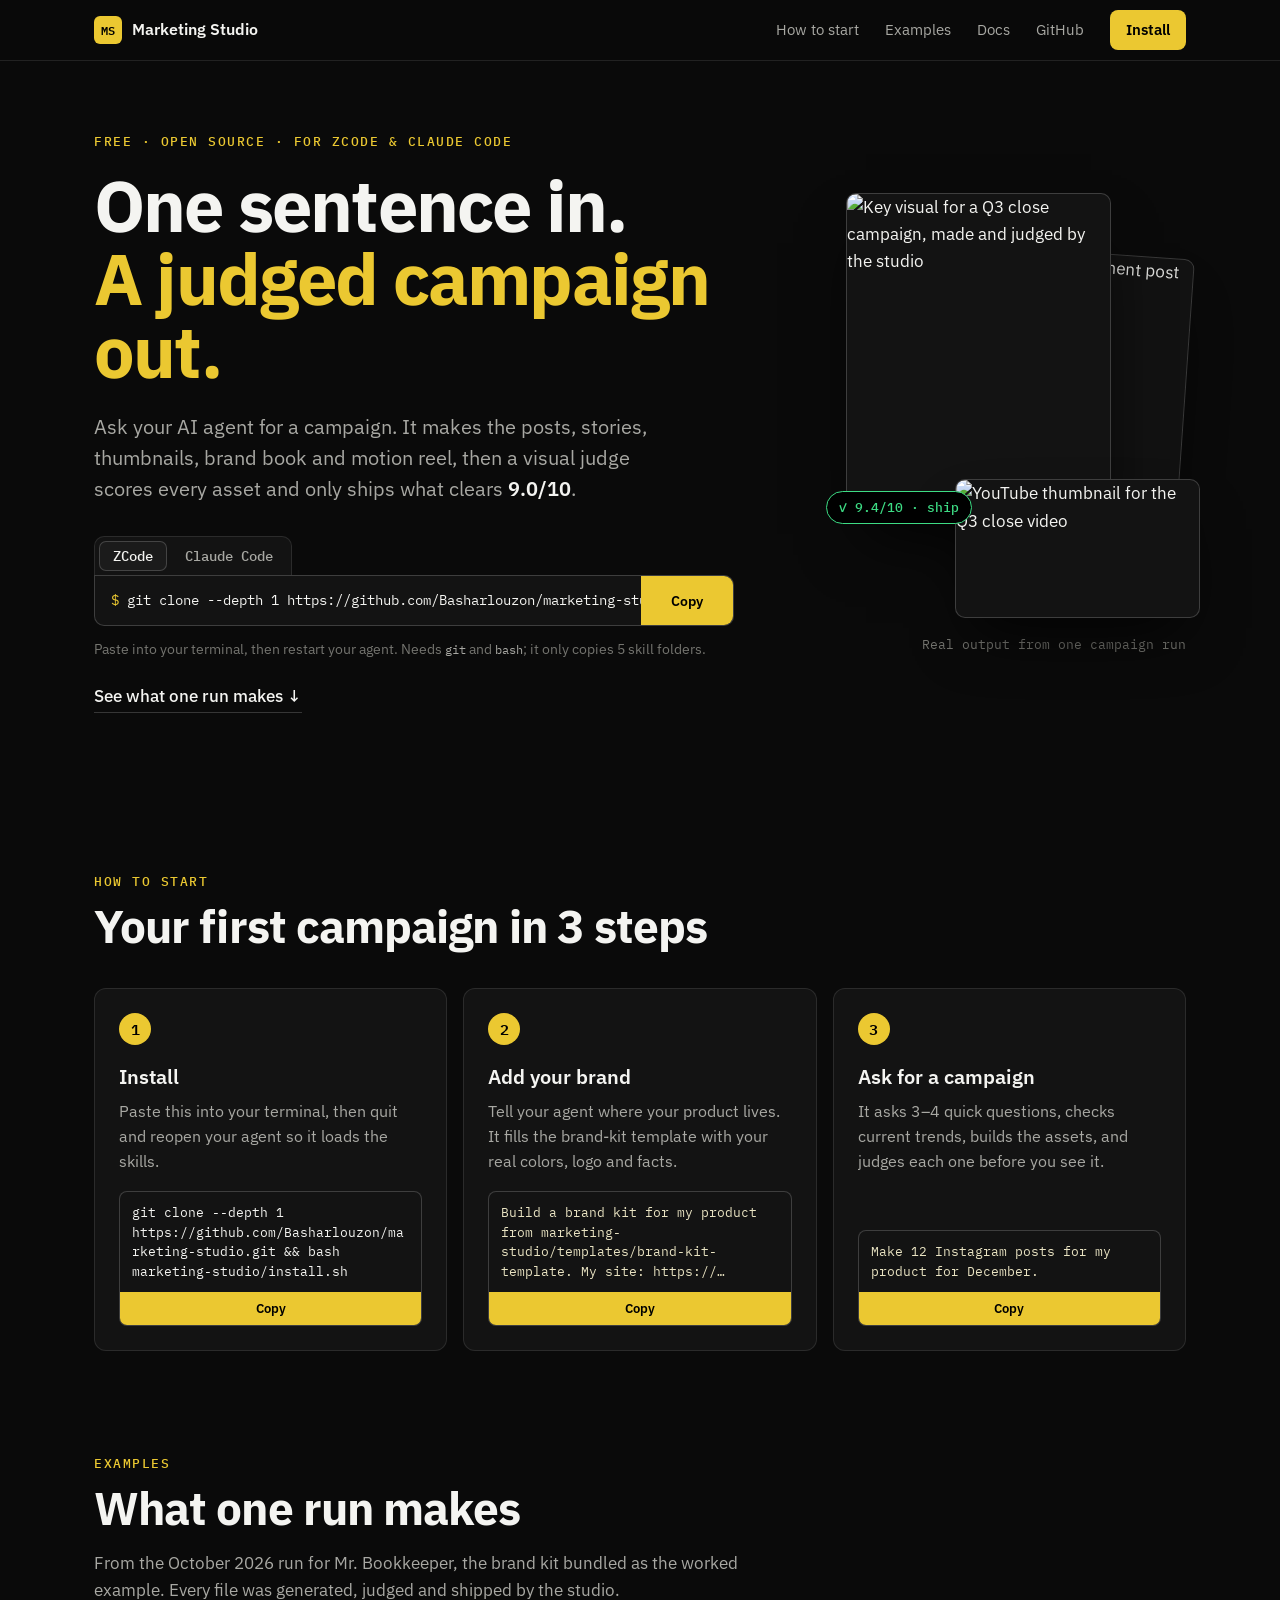
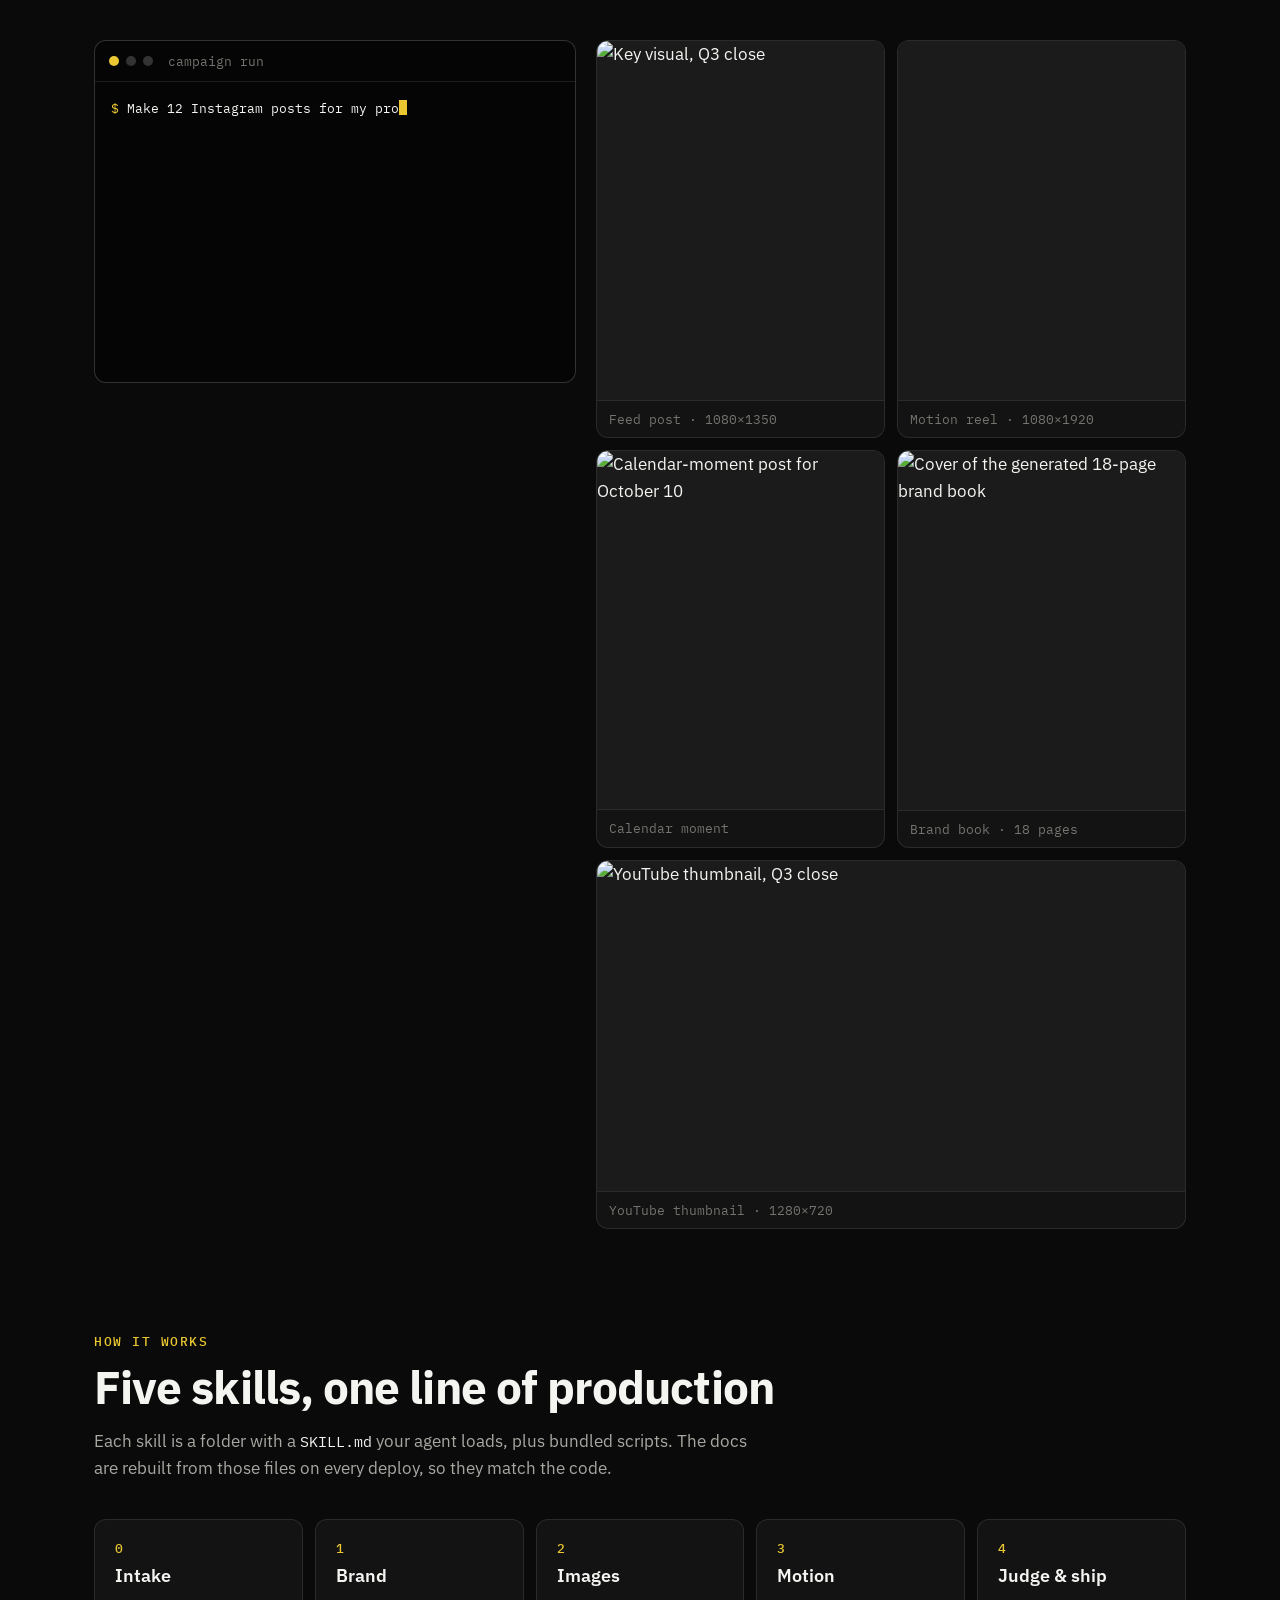
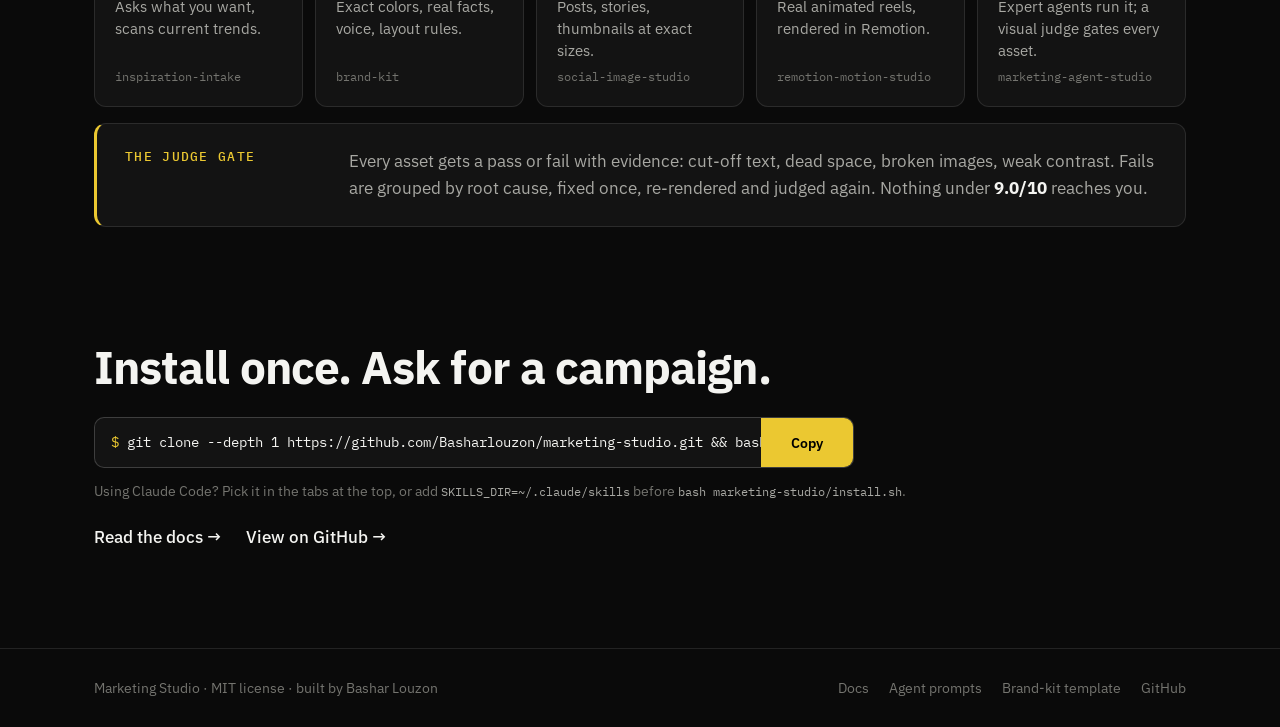
==== commit 708a740d: "Landing: one-line value, install command + copy in the hero, 3 steps to first campaign, real output " ====
--- a/docs-site/index.html
+++ b/docs-site/index.html
@@ -3,287 +3,186 @@
 <head>
 <meta charset="utf-8" />
 <meta name="viewport" content="width=device-width, initial-scale=1" />
-<title>Marketing Studio — an expert-agent studio in a box</title>
-<meta name="description" content="Strategy, copy, images, brand books, and motion-designed videos — produced by named AI agents and gated by visual-judge QA. Packaged as 5 ZCode skills." />
-<meta name="theme-color" content="#0a1128" />
+<title>Marketing Studio — one sentence in, a judged campaign out</title>
+<meta name="description" content="Free, open-source skills for ZCode and Claude Code. Ask for a campaign; your agent makes the posts, stories, thumbnails, brand book and motion reel, and a visual judge only ships what scores 9.0/10 or higher." />
+<meta name="theme-color" content="#0a0a0a" />
 <link rel="icon" type="image/svg+xml" href="favicon.svg" />
 <meta property="og:type" content="website" />
 <meta property="og:site_name" content="Marketing Studio" />
-<meta property="og:title" content="Marketing Studio — an expert-agent studio in a box" />
-<meta property="og:description" content="Strategy, copy, images, brand books, and motion-designed videos — produced by named AI agents and gated by visual-judge QA. Packaged as 5 ZCode skills." />
-<meta property="og:image" content="showcase/kv-close-q3.png" />
+<meta property="og:title" content="Marketing Studio — one sentence in, a judged campaign out" />
+<meta property="og:description" content="Free skills for ZCode and Claude Code: posts, stories, thumbnails, brand book and motion reels, each scored by a visual judge before it ships." />
+<meta property="og:url" content="https://marketing-studio-basharlouzons-projects.vercel.app/" />
+<meta property="og:image" content="https://marketing-studio-basharlouzons-projects.vercel.app/og-image.png" />
 <meta name="twitter:card" content="summary_large_image" />
-<meta name="twitter:title" content="Marketing Studio — an expert-agent studio in a box" />
-<meta name="twitter:description" content="Strategy, copy, images, brand books, and motion-designed videos — produced by named AI agents and gated by visual-judge QA. Packaged as 5 ZCode skills." />
-<meta name="twitter:image" content="showcase/kv-close-q3.png" />
+<meta name="twitter:title" content="Marketing Studio — one sentence in, a judged campaign out" />
+<meta name="twitter:description" content="Free skills for ZCode and Claude Code: posts, stories, thumbnails, brand book and motion reels, each scored by a visual judge before it ships." />
+<meta name="twitter:image" content="https://marketing-studio-basharlouzons-projects.vercel.app/og-image.png" />
 <link rel="preconnect" href="https://fonts.googleapis.com" />
 <link rel="preconnect" href="https://fonts.gstatic.com" crossorigin />
-<link href="https://fonts.googleapis.com/css2?family=Geist:wght@400;500;600;700&family=Geist+Mono:wght@400;500&display=swap" rel="stylesheet" />
-<link rel="stylesheet" href="styles.css" />
+<link href="https://fonts.googleapis.com/css2?family=IBM+Plex+Mono:wght@400;500&family=IBM+Plex+Sans:wght@400;500;600;700&display=swap" rel="stylesheet" />
+<link rel="preload" as="image" href="img/kv-close-q3-480.webp" type="image/webp" />
+<link rel="stylesheet" href="home.css" />
 </head>
-<body class="landing">
+<body>
 <a class="skip" href="#main">Skip to content</a>
-<div class="bg" aria-hidden="true"><div class="bg-glow"></div><div class="bg-grid"></div><div class="bg-noise"></div></div>
 
 <header class="nav">
-  <div class="wrap nav-inner">
-    <a class="brand" href="index.html"><span class="mark" aria-hidden="true">MS</span> Marketing Studio</a>
+  <div class="wrap nav-in">
+    <a class="brand" href="/" aria-label="Marketing Studio home"><span class="mark" aria-hidden="true">MS</span><span>Marketing Studio</span></a>
     <nav class="nav-links" aria-label="Primary">
-      <a href="#skills">Skills</a>
-      <a href="#showcase">Showcase</a>
-      <a href="#pipeline">Pipeline</a>
-      <a href="docs/about.html">Docs</a>
-      <a class="btn btn-gold" href="#install">Get the skills</a>
-      <button class="menu-btn" id="menuBtn" type="button" aria-expanded="false" aria-controls="mobileMenu" aria-label="Open menu">
-        <svg width="18" height="14" viewBox="0 0 18 14" fill="none" aria-hidden="true">
-          <path d="M1 1h16M1 7h16M1 13h16" stroke="#f2f5fb" stroke-width="1.6" stroke-linecap="round"/>
-        </svg>
-      </button>
+      <a class="hide-sm" href="#start">How to start</a>
+      <a class="hide-sm" href="#showcase">Examples</a>
+      <a class="hide-sm" href="docs/about.html">Docs</a>
+      <a class="hide-sm" href="https://github.com/Basharlouzon/marketing-studio" rel="noopener">GitHub</a>
+      <a class="btn btn-gold btn-sm" href="#install">Install</a>
     </nav>
-    <div class="mobile-menu" id="mobileMenu">
-      <a href="#skills">Skills</a>
-      <a href="#showcase">Showcase</a>
-      <a href="#pipeline">Pipeline</a>
-      <a href="docs/about.html">Docs</a>
-      <a class="mm-cta" href="#install">Get the skills</a>
-    </div>
   </div>
 </header>
 
 <main id="main">
 
-  <!-- hero -->
+  <!-- 1 · hero: what it is + the one action -->
   <section class="hero wrap">
-    <p class="chip">ZCode skills · agent-built · agent-audited</p>
-    <h1>An expert-agent marketing <span class="gold">studio</span> in a&nbsp;box.</h1>
-    <p class="sub">Strategy, copy, images, brand books, and motion-designed videos — produced by named AI agents
-    (Campaign Director, Content Writer, Video Director, Motion Designer…), rendered at pixel-exact sizes,
-    and gated by visual-judge QA on every single asset.</p>
-    <div class="hero-cta">
-      <a class="btn btn-gold btn-lg" href="#install">Get the skills</a>
-      <a class="btn btn-ghost btn-lg" href="docs/about.html">Read the docs</a>
+    <div class="hero-text">
+      <p class="eyebrow">Free · open source · for ZCode &amp; Claude Code</p>
+      <h1>One sentence in.<br /><span class="gold">A judged campaign out.</span></h1>
+      <p class="sub">Ask your AI agent for a campaign. It makes the posts, stories, thumbnails, brand book and motion reel, then a visual judge scores every asset and only ships what clears <b>9.0/10</b>.</p>
+
+      <div class="install" id="install">
+        <div class="tabs" role="tablist" aria-label="Choose your agent">
+          <button class="tab" role="tab" type="button" aria-selected="true" data-agent="zcode">ZCode</button>
+          <button class="tab" role="tab" type="button" aria-selected="false" data-agent="claude">Claude Code</button>
+        </div>
+        <div class="cmd">
+          <code class="cmd-text"><span class="pr" aria-hidden="true">$</span> <span data-cmd-text>git clone --depth 1 https://github.com/Basharlouzon/marketing-studio.git &amp;&amp; bash marketing-studio/install.sh</span></code>
+          <button class="copy" type="button" data-copy-cmd aria-label="Copy install command">Copy</button>
+        </div>
+        <p class="install-note">Paste into your terminal, then restart your agent. Needs <code>git</code> and <code>bash</code>; it only copies 5 skill folders.</p>
+      </div>
+      <a class="see-link" href="#showcase">See what one run makes ↓</a>
     </div>
+
+    <figure class="hero-out" aria-label="Real output from one campaign run">
+      <div class="stack">
+        <img class="s1" src="img/kv-close-q3-480.webp" srcset="img/kv-close-q3-480.webp 480w, img/kv-close-q3-960.webp 960w" sizes="(max-width: 760px) 44vw, 260px" width="1080" height="1350" alt="Key visual for a Q3 close campaign, made and judged by the studio" fetchpriority="high" />
+        <img class="s2" src="img/oct-10-halloween-480.webp" width="1080" height="1350" alt="Calendar-moment post for October 10" />
+        <img class="s3" src="img/yt-q3-480.webp" width="1280" height="720" alt="YouTube thumbnail for the Q3 close video" />
+        <span class="score">✓ 9.4/10 · ship</span>
+      </div>
+      <figcaption>Real output from one campaign run</figcaption>
+    </figure>
   </section>
 
-  <!-- signature moment: auto-typing campaign run -->
-  <section class="term-zone wrap" aria-label="Live campaign run simulation">
-    <div class="terminal reveal">
-      <div class="term-head">
-        <span class="term-dot"></span><span class="term-dot"></span><span class="term-dot"></span>
-        <span class="term-title">marketing-studio — zcode</span>
-      </div>
-      <div class="term-body" id="termBody" aria-live="off"></div>
-      <div class="term-badge" id="termBadge">✓ 9.4/10 · SHIP</div>
-    </div>
+  <!-- 2 · three steps to first result -->
+  <section id="start" class="section wrap">
+    <p class="eyebrow">How to start</p>
+    <h2>Your first campaign in 3 steps</h2>
+    <ol class="steps">
+      <li class="step">
+        <span class="n">1</span>
+        <h3>Install</h3>
+        <p>Paste this into your terminal, then quit and reopen your agent so it loads the skills.</p>
+        <div class="cmd cmd-sm">
+          <code class="cmd-text" data-cmd-text>git clone --depth 1 https://github.com/Basharlouzon/marketing-studio.git &amp;&amp; bash marketing-studio/install.sh</code>
+          <button class="copy" type="button" data-copy-cmd aria-label="Copy install command">Copy</button>
+        </div>
+      </li>
+      <li class="step">
+        <span class="n">2</span>
+        <h3>Add your brand</h3>
+        <p>Tell your agent where your product lives. It fills the brand-kit template with your real colors, logo and facts.</p>
+        <div class="cmd cmd-sm prompt">
+          <code class="cmd-text">Build a brand kit for my product from marketing-studio/templates/brand-kit-template. My site: https://…</code>
+          <button class="copy" type="button" data-copy="Build a brand kit for my product from marketing-studio/templates/brand-kit-template. My site: " aria-label="Copy brand kit prompt">Copy</button>
+        </div>
+      </li>
+      <li class="step">
+        <span class="n">3</span>
+        <h3>Ask for a campaign</h3>
+        <p>It asks 3–4 quick questions, checks current trends, builds the assets, and judges each one before you see it.</p>
+        <div class="cmd cmd-sm prompt">
+          <code class="cmd-text">Make 12 Instagram posts for my product for December.</code>
+          <button class="copy" type="button" data-copy="Make 12 Instagram posts for my product for December." aria-label="Copy campaign prompt">Copy</button>
+        </div>
+      </li>
+    </ol>
   </section>
 
-  <!-- metric strip -->
-  <section class="strip-zone wrap">
-    <div class="strip reveal">
-      <div class="strip-mono">
-        <span>5 skills · one studio</span>
-        <span>judge gate ≥ 9.0 / 10</span>
-        <span>output 1080×1350 · 1080×1920 · 1280×720</span>
+  <!-- 3 · show the output -->
+  <section id="showcase" class="section wrap">
+    <p class="eyebrow">Examples</p>
+    <h2>What one run makes</h2>
+    <p class="lead">From the October 2026 run for Mr.&nbsp;Bookkeeper, the brand kit bundled as the worked example. Every file was generated, judged and shipped by the studio.</p>
+
+    <div class="run">
+      <div class="terminal" aria-label="Campaign run, simplified">
+        <div class="term-head"><span></span><span></span><span></span><b>campaign run</b></div>
+        <div class="term-body" id="termBody"></div>
       </div>
-      <div class="strip-stats" data-stagger>
-        <div class="reveal"><b>80+</b><span>judged images shipped</span></div>
-        <div class="reveal"><b>18p</b><span>brand book generated</span></div>
-        <div class="reveal"><b>13</b><span>audit agents passed</span></div>
-        <div class="reveal"><b>9/10</b><span>final sign-off score</span></div>
+
+      <div class="bento">
+        <figure class="cell c-kv">
+          <img src="img/kv-close-q3-480.webp" srcset="img/kv-close-q3-480.webp 480w, img/kv-close-q3-960.webp 960w" sizes="(max-width: 760px) 50vw, 300px" width="1080" height="1350" alt="Key visual, Q3 close" loading="lazy" decoding="async" />
+          <figcaption>Feed post · 1080×1350</figcaption>
+        </figure>
+        <figure class="cell c-reel">
+          <video data-src="showcase/reel.mp4" muted loop playsinline preload="none" aria-label="Motion reel made with remotion-motion-studio"></video>
+          <figcaption>Motion reel · 1080×1920</figcaption>
+        </figure>
+        <figure class="cell c-a">
+          <img src="img/oct-10-halloween-480.webp" srcset="img/oct-10-halloween-480.webp 480w, img/oct-10-halloween-960.webp 960w" sizes="(max-width: 760px) 50vw, 300px" width="1080" height="1350" alt="Calendar-moment post for October 10" loading="lazy" decoding="async" />
+          <figcaption>Calendar moment</figcaption>
+        </figure>
+        <figure class="cell c-book">
+          <img src="img/brand-cover-480.webp" srcset="img/brand-cover-480.webp 480w, img/brand-cover-960.webp 960w" sizes="(max-width: 760px) 50vw, 300px" width="1440" height="2036" alt="Cover of the generated 18-page brand book" loading="lazy" decoding="async" />
+          <figcaption>Brand book · 18 pages</figcaption>
+        </figure>
+        <figure class="cell c-yt">
+          <img src="img/yt-q3-480.webp" srcset="img/yt-q3-480.webp 480w, img/yt-q3-960.webp 960w" sizes="(max-width: 760px) 100vw, 480px" width="1280" height="720" alt="YouTube thumbnail, Q3 close" loading="lazy" decoding="async" />
+          <figcaption>YouTube thumbnail · 1280×720</figcaption>
+        </figure>
       </div>
     </div>
   </section>
 
-  <!-- showcase bento -->
-  <section id="showcase" class="section wrap">
-    <div class="sec-head reveal">
-      <p class="eyebrow">Showcase</p>
-      <h2>Real assets, shipped by the studio</h2>
-      <p class="lead">Every file below was generated, judged, and shipped by this pipeline — nothing stock, nothing mocked.</p>
-    </div>
-    <div class="bento" data-stagger>
-      <figure class="cell cell-hero reveal">
-        <img src="showcase/kv-close-q3.png" alt="Key visual for the Q3 close campaign, judged and shipped" loading="lazy" />
-        <figcaption>kv-close-q3.png · key visual · 1080×1350</figcaption>
-      </figure>
-      <figure class="cell cell-video reveal">
-        <video src="showcase/reel.mp4" autoplay muted loop playsinline aria-label="Motion-designed reel generated with remotion-motion-studio"></video>
-        <figcaption>reel.mp4 · motion · Remotion</figcaption>
-      </figure>
-      <figure class="cell cell-a reveal">
-        <img src="showcase/06-restaurant-fluent.png" alt="Trend-sourced social post concept" loading="lazy" />
-        <figcaption>06-restaurant · trend concept</figcaption>
-      </figure>
-      <figure class="cell cell-b reveal">
-        <img src="showcase/oct-10-halloween.png" alt="Calendar-moment post for October 10, Halloween season" loading="lazy" />
-        <figcaption>oct-10 · calendar moment</figcaption>
-      </figure>
-      <figure class="cell cell-c reveal">
-        <img src="showcase/yt-q3.png" alt="YouTube thumbnail for the Q3 close video" loading="lazy" />
-        <figcaption>yt-q3.png · 1280×720</figcaption>
-      </figure>
-      <figure class="cell cell-wide reveal">
-        <img src="showcase/brand-cover.png" alt="Cover of the generated 18-page brand book" loading="lazy" />
-        <figcaption>brand-cover.png · 18-page brand book</figcaption>
-      </figure>
+  <!-- 4 · how it works -->
+  <section id="skills" class="section wrap">
+    <p class="eyebrow">How it works</p>
+    <h2>Five skills, one line of production</h2>
+    <p class="lead">Each skill is a folder with a <code>SKILL.md</code> your agent loads, plus bundled scripts. The docs are rebuilt from those files on every deploy, so they match the code.</p>
+    <ol class="flow">
+      <li><a href="docs/inspiration-intake.html"><span class="k">0</span><b>Intake</b><span class="d">Asks what you want, scans current trends.</span><code>inspiration-intake</code></a></li>
+      <li><a href="docs/mbk-brand-kit.html"><span class="k">1</span><b>Brand</b><span class="d">Exact colors, real facts, voice, layout rules.</span><code>brand-kit</code></a></li>
+      <li><a href="docs/social-image-studio.html"><span class="k">2</span><b>Images</b><span class="d">Posts, stories, thumbnails at exact sizes.</span><code>social-image-studio</code></a></li>
+      <li><a href="docs/remotion-motion-studio.html"><span class="k">3</span><b>Motion</b><span class="d">Real animated reels, rendered in Remotion.</span><code>remotion-motion-studio</code></a></li>
+      <li><a href="docs/marketing-agent-studio.html"><span class="k">4</span><b>Judge &amp; ship</b><span class="d">Expert agents run it; a visual judge gates every asset.</span><code>marketing-agent-studio</code></a></li>
+    </ol>
+    <div class="gate">
+      <p class="gate-k">The judge gate</p>
+      <p>Every asset gets a pass or fail with evidence: cut-off text, dead space, broken images, weak contrast. Fails are grouped by root cause, fixed once, re-rendered and judged again. Nothing under <b>9.0/10</b> reaches you.</p>
     </div>
   </section>
 
-  <!-- skills -->
-  <section id="skills" class="section wrap" style="padding-top: 24px;">
-    <div class="sec-head reveal">
-      <p class="eyebrow">The skills</p>
-      <h2>Five skills, one studio</h2>
-      <p class="lead">Each skill is a folder with a SKILL.md (loaded by ZCode), bundled scripts, and on-demand references. Docs are pre-rendered from the shipped files at build time — they can't drift.</p>
+  <!-- 5 · final CTA -->
+  <section class="section wrap final">
+    <h2>Install once. Ask for a campaign.</h2>
+    <div class="cmd">
+      <code class="cmd-text"><span class="pr" aria-hidden="true">$</span> <span data-cmd-text>git clone --depth 1 https://github.com/Basharlouzon/marketing-studio.git &amp;&amp; bash marketing-studio/install.sh</span></code>
+      <button class="copy" type="button" data-copy-cmd aria-label="Copy install command">Copy</button>
     </div>
-    <div class="skills-grid" data-stagger>
-      <a class="skill-card reveal" href="docs/inspiration-intake.html">
-        <span class="skill-id">skill 0</span>
-        <h3>inspiration-intake</h3>
-        <p>Asks the user what he's looking for, then scans the internet for current trends — before any concept lock. Writes INTAKE.md + INSPIRATION.md.</p>
-        <span class="skill-go">read the docs →</span>
-      </a>
-      <a class="skill-card reveal" href="docs/mbk-brand-kit.html">
-        <span class="skill-id">skill 1</span>
-        <h3>brand-kit</h3>
-        <p>The brand truth: exact color tokens (oklch + hex), real product facts, voice + CTA conventions, layout laws. The one file you clone per product.</p>
-        <span class="skill-go">read the docs →</span>
-      </a>
-      <a class="skill-card reveal" href="docs/social-image-studio.html">
-        <span class="skill-id">skill 2</span>
-        <h3>social-image-studio</h3>
-        <p>The image factory: payload-driven generators → pixel-exact renders (posts, stories, thumbnails, PDF pages) → visual-judge QA. Bundled render + preverify scripts.</p>
-        <span class="skill-go">read the docs →</span>
-      </a>
-      <a class="skill-card reveal" href="docs/marketing-agent-studio.html">
-        <span class="skill-id">skill 3</span>
-        <h3>marketing-agent-studio</h3>
-        <p>The orchestration playbook: which expert agent to dispatch, in what order, with what brief. Copy-paste prompts included.</p>
-        <span class="skill-go">read the docs →</span>
-      </a>
-      <a class="skill-card reveal" href="docs/remotion-motion-studio.html">
-        <span class="skill-id">skill 4</span>
-        <h3>remotion-motion-studio</h3>
-        <p>Real motion videos — never static-slide zoompan. Motion Designer spec → Motion Animator implementation → render, in a Remotion project.</p>
-        <span class="skill-go">read the docs →</span>
-      </a>
-      <a class="skill-card reveal" href="docs/brand-kit-template.html">
-        <span class="skill-id">template</span>
-        <h3>brand-kit template</h3>
-        <p>Onboard ANY app or web app in 3 steps: copy the template, extract the app's colors and facts, scaffold. That's the whole port.</p>
-        <span class="skill-go">read the docs →</span>
-      </a>
-    </div>
-  </section>
-
-  <!-- pipeline -->
-  <section id="pipeline" class="pipeline">
-    <div class="wrap section">
-      <div class="sec-head reveal">
-        <p class="eyebrow">Pipeline</p>
-        <h2>How a campaign runs</h2>
-      </div>
-      <div class="flow" data-stagger>
-        <div class="step reveal"><span>1</span>Intake — ask the user + scan trends</div>
-        <div class="arrow" aria-hidden="true">→</div>
-        <div class="step reveal"><span>2</span>Concept lock on real calendar moments</div>
-        <div class="arrow" aria-hidden="true">→</div>
-        <div class="step reveal"><span>3</span>Agent waves — Director, Writer, Directors</div>
-        <div class="arrow" aria-hidden="true">→</div>
-        <div class="step reveal"><span>4</span>Build — images + motion videos</div>
-        <div class="arrow" aria-hidden="true">→</div>
-        <div class="step reveal"><span>5</span>Judge gate — fix loop — ship</div>
-      </div>
-      <p class="deepnote reveal">Every asset passes a stateless <b>visual-judge</b> pass with evidence-based verdicts. Failing assets are grouped by root cause, fixed once, re-rendered, and re-judged. The gate is the product.</p>
-    </div>
-  </section>
-
-  <!-- onboard -->
-  <section id="onboard" class="section wrap">
-    <div class="sec-head reveal">
-      <p class="eyebrow">Port it</p>
-      <h2>Onboard any app in 3 steps</h2>
-    </div>
-    <div class="grid-three" data-stagger>
-      <div class="onboard-card reveal">
-        <div class="num">1</div>
-        <h3>Copy the template</h3>
-        <p><code>cp -r templates/brand-kit-template skills/&lt;app&gt;-brand-kit/</code> and fill the placeholders — extract the app's exact colors from its CSS, its logo, its real facts.</p>
-      </div>
-      <div class="onboard-card reveal">
-        <div class="num">2</div>
-        <h3>Scaffold the workspace</h3>
-        <p><code>assets/</code> + <code>strategy/</code> + <code>images/</code> + one <code>gen_*.py</code> generator (clone patterns are in the brand kit).</p>
-      </div>
-      <div class="onboard-card reveal">
-        <div class="num">3</div>
-        <h3>Run the studio</h3>
-        <p>"Make 12 posts for {app} for December" — it asks what you're looking for, researches trends, builds, and judges.</p>
-      </div>
-    </div>
-  </section>
-
-  <!-- install -->
-  <section id="install" class="install-zone wrap">
-    <div class="sec-head reveal">
-      <p class="eyebrow">Install</p>
-      <h2>Get the skills</h2>
-    </div>
-    <div class="install-box reveal">
-      <div class="install-cmd">
-        <code id="installCmd"><span class="t-p">$</span> git clone https://github.com/Basharlouzon/marketing-studio.git &amp;&amp; cd marketing-studio &amp;&amp; ./install.sh</code>
-        <button class="copy-btn" type="button" data-copy="git clone https://github.com/Basharlouzon/marketing-studio.git && cd marketing-studio && ./install.sh">copy</button>
-      </div>
-      <p class="install-note"><code>install.sh</code> is idempotent and safe to re-run — it copies the 5 skills into <code>~/.zcode/skills/</code>. Restart ZCode — done.</p>
-    </div>
+    <p class="install-note">Using Claude Code? Pick it in the tabs at the top, or add <code>SKILLS_DIR=~/.claude/skills</code> before <code>bash marketing-studio/install.sh</code>.</p>
+    <p class="final-links"><a href="docs/about.html">Read the docs →</a><a href="https://github.com/Basharlouzon/marketing-studio" rel="noopener">View on GitHub →</a></p>
   </section>
 
 </main>
 
 <footer class="footer">
-  <div class="wrap">
-    <div class="footer-grid">
-      <div class="footer-brand">
-        <a class="brand" href="index.html"><span class="mark" aria-hidden="true">MS</span> Marketing Studio</a>
-        <p>An expert-agent marketing studio, packaged as ZCode skills. Built and audited by AI agents.</p>
-        <span class="ver-badge">v1.0</span>
-      </div>
-      <div class="footer-col">
-        <h4>Skills</h4>
-        <ul>
-          <li><a href="docs/inspiration-intake.html">inspiration-intake</a></li>
-          <li><a href="docs/mbk-brand-kit.html">brand-kit</a></li>
-          <li><a href="docs/social-image-studio.html">social-image-studio</a></li>
-          <li><a href="docs/marketing-agent-studio.html">marketing-agent-studio</a></li>
-          <li><a href="docs/remotion-motion-studio.html">remotion-motion-studio</a></li>
-        </ul>
-      </div>
-      <div class="footer-col">
-        <h4>Docs</h4>
-        <ul>
-          <li><a href="docs/about.html">About</a></li>
-          <li><a href="docs/role-prompts.html">Agent role prompts</a></li>
-          <li><a href="docs/brand-kit-template.html">Brand-kit template</a></li>
-        </ul>
-      </div>
-      <div class="footer-col">
-        <h4>Studio</h4>
-        <ul>
-          <li><a href="#showcase">Showcase</a></li>
-          <li><a href="#install">Install</a></li>
-          <li><a href="https://github.com/Basharlouzon/marketing-studio">GitHub</a></li>
-          <li><a href="https://mrbookkeeper.com">mrbookkeeper.com</a></li>
-        </ul>
-      </div>
-    </div>
-    <div class="footer-bottom">
-      <span>© 2026 Marketing Studio · built and audited by AI agents</span>
-      <span class="eyebrow" style="font-size: 11.5px;">the gate is the product</span>
-    </div>
+  <div class="wrap foot-in">
+    <span>Marketing Studio · MIT license · built by <a href="https://github.com/Basharlouzon" rel="noopener">Bashar Louzon</a></span>
+    <span class="foot-links"><a href="docs/about.html">Docs</a><a href="docs/role-prompts.html">Agent prompts</a><a href="docs/brand-kit-template.html">Brand-kit template</a><a href="https://github.com/Basharlouzon/marketing-studio" rel="noopener">GitHub</a></span>
   </div>
-  <div class="watermark" aria-hidden="true">MARKETING STUDIO</div>
 </footer>
 
-<script src="app.js"></script>
+<script src="home.js" defer></script>
 </body>
 </html>
--- a/docs-site/home.css
+++ b/docs-site/home.css
@@ -0,0 +1,166 @@
+/* Marketing Studio — landing. Black, type-led, IBM Plex. Gold = the only action color. */
+:root{
+  --bg:#0a0a0a; --bg2:#131313; --bg3:#1b1b1b;
+  --line:rgba(255,255,255,.10); --line2:rgba(255,255,255,.18);
+  --txt:#f4f4f1; --mut:#a8a8a3; --faint:#74746f;
+  --gold:#ebc831; --ok:#3ddc84; --bad:#ff6b5e;
+  --sans:"IBM Plex Sans",system-ui,-apple-system,"Segoe UI",sans-serif;
+  --mono:"IBM Plex Mono",ui-monospace,SFMono-Regular,Menlo,monospace;
+  --r:10px;
+}
+*,*::before,*::after{box-sizing:border-box}
+*{margin:0;padding:0}
+html{scroll-behavior:smooth;-webkit-text-size-adjust:100%;scroll-padding-top:72px}
+body{background:var(--bg);color:var(--txt);font:17px/1.6 var(--sans);-webkit-font-smoothing:antialiased;overflow-x:hidden}
+img,video{display:block;max-width:100%;height:auto}
+a{color:inherit}
+button{font:inherit;color:inherit;background:none;border:0;cursor:pointer}
+code{font-family:var(--mono);font-size:.88em}
+::selection{background:rgba(235,200,49,.3)}
+:focus-visible{outline:2px solid var(--gold);outline-offset:3px;border-radius:4px}
+.skip{position:absolute;left:16px;top:-60px;z-index:100;background:var(--gold);color:#000;padding:10px 14px;border-radius:8px;font-weight:600;text-decoration:none}
+.skip:focus{top:12px}
+.wrap{max-width:1140px;margin:0 auto;padding:0 24px}
+.gold{color:var(--gold)}
+.eyebrow{font:500 12.5px/1.4 var(--mono);letter-spacing:.12em;text-transform:uppercase;color:var(--gold)}
+
+/* nav */
+.nav{position:sticky;top:0;z-index:50;background:rgba(10,10,10,.88);backdrop-filter:blur(10px);-webkit-backdrop-filter:blur(10px);border-bottom:1px solid var(--line)}
+.nav-in{display:flex;align-items:center;justify-content:space-between;height:60px;gap:16px}
+.brand{display:flex;align-items:center;gap:10px;font-weight:600;font-size:16px;text-decoration:none;white-space:nowrap}
+.mark{display:grid;place-items:center;width:28px;height:28px;border-radius:6px;background:var(--gold);color:#000;font:600 11.5px var(--mono)}
+.nav-links{display:flex;align-items:center;gap:26px;font-size:15px}
+.nav-links a{text-decoration:none;color:var(--mut)}
+.nav-links a:hover{color:var(--txt)}
+.btn{display:inline-flex;align-items:center;justify-content:center;border-radius:8px;font-weight:600;text-decoration:none;transition:transform .15s ease,background .15s ease}
+.btn-gold{background:var(--gold);color:#000!important}
+.btn-gold:hover{background:#f5d64a}
+.btn-sm{padding:8px 16px;font-size:14.5px}
+
+/* hero */
+.hero{display:grid;grid-template-columns:minmax(0,1.25fr) minmax(0,.75fr);gap:56px;align-items:center;padding-top:72px;padding-bottom:72px}
+.hero h1{margin-top:18px;font-size:clamp(40px,6.2vw,72px);line-height:1.02;letter-spacing:-.025em;font-weight:700}
+.sub{margin-top:22px;max-width:580px;font-size:clamp(17px,1.6vw,19.5px);color:var(--mut)}
+.sub b{color:var(--txt);font-weight:600}
+
+.install{margin-top:32px;max-width:640px}
+.tabs{display:inline-flex;gap:4px;padding:4px;border:1px solid var(--line);border-bottom:0;border-radius:10px 10px 0 0;background:var(--bg2)}
+.tab{padding:6px 14px;border-radius:7px;font:500 13.5px var(--mono);color:var(--mut)}
+.tab[aria-selected="true"]{background:var(--bg3);color:var(--txt);box-shadow:inset 0 0 0 1px var(--line2)}
+.cmd{display:flex;align-items:stretch;gap:0;border:1px solid var(--line2);border-radius:0 10px 10px 10px;background:var(--bg2);overflow:hidden}
+.cmd-text{flex:1;min-width:0;padding:14px 16px;font-size:13.5px;line-height:1.55;color:var(--txt);overflow-x:auto;white-space:nowrap;scrollbar-width:thin}
+.pr{color:var(--gold)}
+.copy{flex:none;padding:0 20px;background:var(--gold);color:#000;font:600 14px var(--sans);min-width:92px;transition:background .15s}
+.copy:hover{background:#f5d64a}
+.copy.ok{background:var(--ok)}
+.copy.err{background:var(--bad)}
+.install-note{margin-top:12px;font-size:14px;color:var(--faint)}
+.install-note code{color:var(--mut)}
+.see-link{display:inline-block;margin-top:22px;color:var(--txt);font-weight:500;text-decoration:none;border-bottom:1px solid var(--line2);padding-bottom:2px}
+.see-link:hover{border-color:var(--gold)}
+
+.hero-out{position:relative}
+.stack{position:relative;aspect-ratio:4/5;max-width:340px;margin-left:auto}
+.stack img{position:absolute;border-radius:var(--r);border:1px solid var(--line2);box-shadow:0 30px 60px -20px rgba(0,0,0,.8);background:var(--bg2)}
+.stack .s1{width:78%;left:0;top:0;z-index:2}
+.stack .s2{width:62%;right:0;top:14%;z-index:1;transform:rotate(4deg);opacity:.9}
+.stack .s3{width:72%;right:-4%;bottom:0;z-index:3}
+.score{position:absolute;left:-6%;bottom:22%;z-index:4;padding:7px 12px;border-radius:999px;background:#000;border:1px solid var(--ok);color:var(--ok);font:500 13px var(--mono);white-space:nowrap}
+.hero-out figcaption{margin-top:18px;text-align:right;font:13px var(--mono);color:var(--faint)}
+
+/* sections */
+.section{padding-top:88px;padding-bottom:16px}
+.section h2{margin-top:12px;font-size:clamp(30px,4vw,46px);line-height:1.08;letter-spacing:-.02em;font-weight:700;max-width:760px}
+.lead{margin-top:16px;max-width:680px;color:var(--mut)}
+.lead code{color:var(--txt)}
+
+/* steps */
+.steps{list-style:none;margin-top:36px;display:grid;grid-template-columns:repeat(3,minmax(0,1fr));gap:16px}
+.step{border:1px solid var(--line);border-radius:12px;padding:24px;background:var(--bg2);display:flex;flex-direction:column}
+.step .n{display:grid;place-items:center;width:32px;height:32px;border-radius:50%;background:var(--gold);color:#000;font:600 15px var(--mono)}
+.step h3{margin-top:16px;font-size:20px;font-weight:600}
+.step p{margin-top:6px;color:var(--mut);font-size:15.5px;flex:1}
+.cmd-sm{margin-top:18px;border-radius:8px;flex-direction:column}
+.cmd-sm .cmd-text{font-size:12.5px;padding:11px 12px}
+.cmd-sm .copy{min-width:0;padding:8px 12px;font-size:13px}
+.cmd-sm .cmd-text{white-space:normal;overflow-wrap:anywhere}
+.prompt .cmd-text{white-space:normal;color:#e9e3c2}
+
+/* showcase */
+.run{margin-top:36px;display:grid;grid-template-columns:minmax(0,.9fr) minmax(0,1.1fr);gap:20px;align-items:start}
+.terminal{border:1px solid var(--line2);border-radius:12px;background:#050505;overflow:hidden;position:sticky;top:84px}
+.term-head{display:flex;align-items:center;gap:7px;padding:12px 14px;border-bottom:1px solid var(--line)}
+.term-head span{width:10px;height:10px;border-radius:50%;background:#333}
+.term-head span:first-child{background:var(--gold)}
+.term-head b{margin-left:8px;font:400 12.5px var(--mono);color:var(--faint)}
+.term-body{padding:16px;min-height:300px;font:13px/1.75 var(--mono);color:var(--mut);white-space:pre-wrap;word-break:break-word}
+.t-p{color:var(--gold)}.t-c{color:var(--txt)}.t-g{color:#cfcfca;font-weight:500}.t-ok{color:var(--ok)}.t-bad{color:var(--bad)}.t-good{color:var(--ok);font-weight:500}
+.caret{display:inline-block;width:8px;height:15px;background:var(--gold);vertical-align:-2px;animation:blink 1s steps(1) infinite}
+@keyframes blink{50%{opacity:0}}
+.bento{display:grid;grid-template-columns:repeat(2,minmax(0,1fr));gap:12px}
+.cell{border:1px solid var(--line);border-radius:12px;overflow:hidden;background:var(--bg2)}
+.cell img,.cell video{width:100%;aspect-ratio:4/5;object-fit:cover;background:var(--bg3)}
+.c-yt{grid-column:1/-1}
+.c-yt img{aspect-ratio:16/9}
+.c-reel video{aspect-ratio:4/5}
+.cell figcaption{padding:10px 12px;font:12.5px var(--mono);color:var(--faint);border-top:1px solid var(--line)}
+
+/* flow */
+.flow{list-style:none;margin-top:36px;display:grid;grid-template-columns:repeat(5,minmax(0,1fr));gap:12px}
+.flow a{display:flex;flex-direction:column;gap:6px;height:100%;padding:20px;border:1px solid var(--line);border-radius:12px;background:var(--bg2);text-decoration:none;transition:border-color .15s}
+.flow a:hover{border-color:var(--gold)}
+.flow .k{font:500 12.5px var(--mono);color:var(--gold)}
+.flow b{font-size:18px;font-weight:600}
+.flow .d{color:var(--mut);font-size:14.5px;line-height:1.5;flex:1}
+.flow code{font-size:11.5px;color:var(--faint);overflow-wrap:anywhere}
+.gate{margin-top:16px;padding:24px 28px;border:1px solid var(--line);border-left:3px solid var(--gold);border-radius:12px;background:var(--bg2);display:grid;grid-template-columns:200px 1fr;gap:24px}
+.gate-k{font:500 13px var(--mono);letter-spacing:.1em;text-transform:uppercase;color:var(--gold)}
+.gate p:last-child{color:var(--mut)}
+.gate b{color:var(--txt)}
+
+/* final */
+.final{padding-bottom:96px}
+.final h2{margin-bottom:24px}
+.final .cmd{max-width:760px;border-radius:10px}
+.final-links{margin-top:22px;display:flex;flex-wrap:wrap;gap:24px}
+.final-links a{color:var(--txt);text-decoration:none;font-weight:500}
+.final-links a:hover{color:var(--gold)}
+
+/* footer */
+.footer{border-top:1px solid var(--line);padding:28px 0;font-size:14px;color:var(--faint)}
+.foot-in{display:flex;justify-content:space-between;gap:16px;flex-wrap:wrap}
+.foot-links{display:flex;gap:20px;flex-wrap:wrap}
+.footer a{text-decoration:none}
+.footer a:hover{color:var(--txt)}
+
+/* responsive */
+@media (max-width:980px){
+  .hero{grid-template-columns:1fr;gap:40px;padding-top:48px}
+  .stack{margin:0 auto;max-width:300px}
+  .hero-out figcaption{text-align:center}
+  .steps{grid-template-columns:1fr}
+  .run{grid-template-columns:1fr}
+  .terminal{position:static}
+  .flow{grid-template-columns:repeat(2,minmax(0,1fr))}
+  .flow li:last-child{grid-column:1/-1}
+  .gate{grid-template-columns:1fr;gap:8px}
+}
+@media (max-width:760px){
+  .hide-sm{display:none}
+  .wrap{padding:0 18px}
+  .hero{padding-top:36px;padding-bottom:40px}
+  .stack{max-width:250px}
+  .section{padding-top:64px}
+  .cmd-text{white-space:normal;overflow-wrap:anywhere;font-size:13px}
+  .term-body{min-height:0;font-size:12px}
+  .flow{grid-template-columns:1fr}
+}
+@media (max-width:420px){
+  .cmd{flex-direction:column;border-radius:0 10px 10px 10px}
+  .copy{padding:11px;min-width:0}
+  .score{left:-2%}
+}
+@media (prefers-reduced-motion:reduce){
+  html{scroll-behavior:auto}
+  .caret{animation:none}
+}
